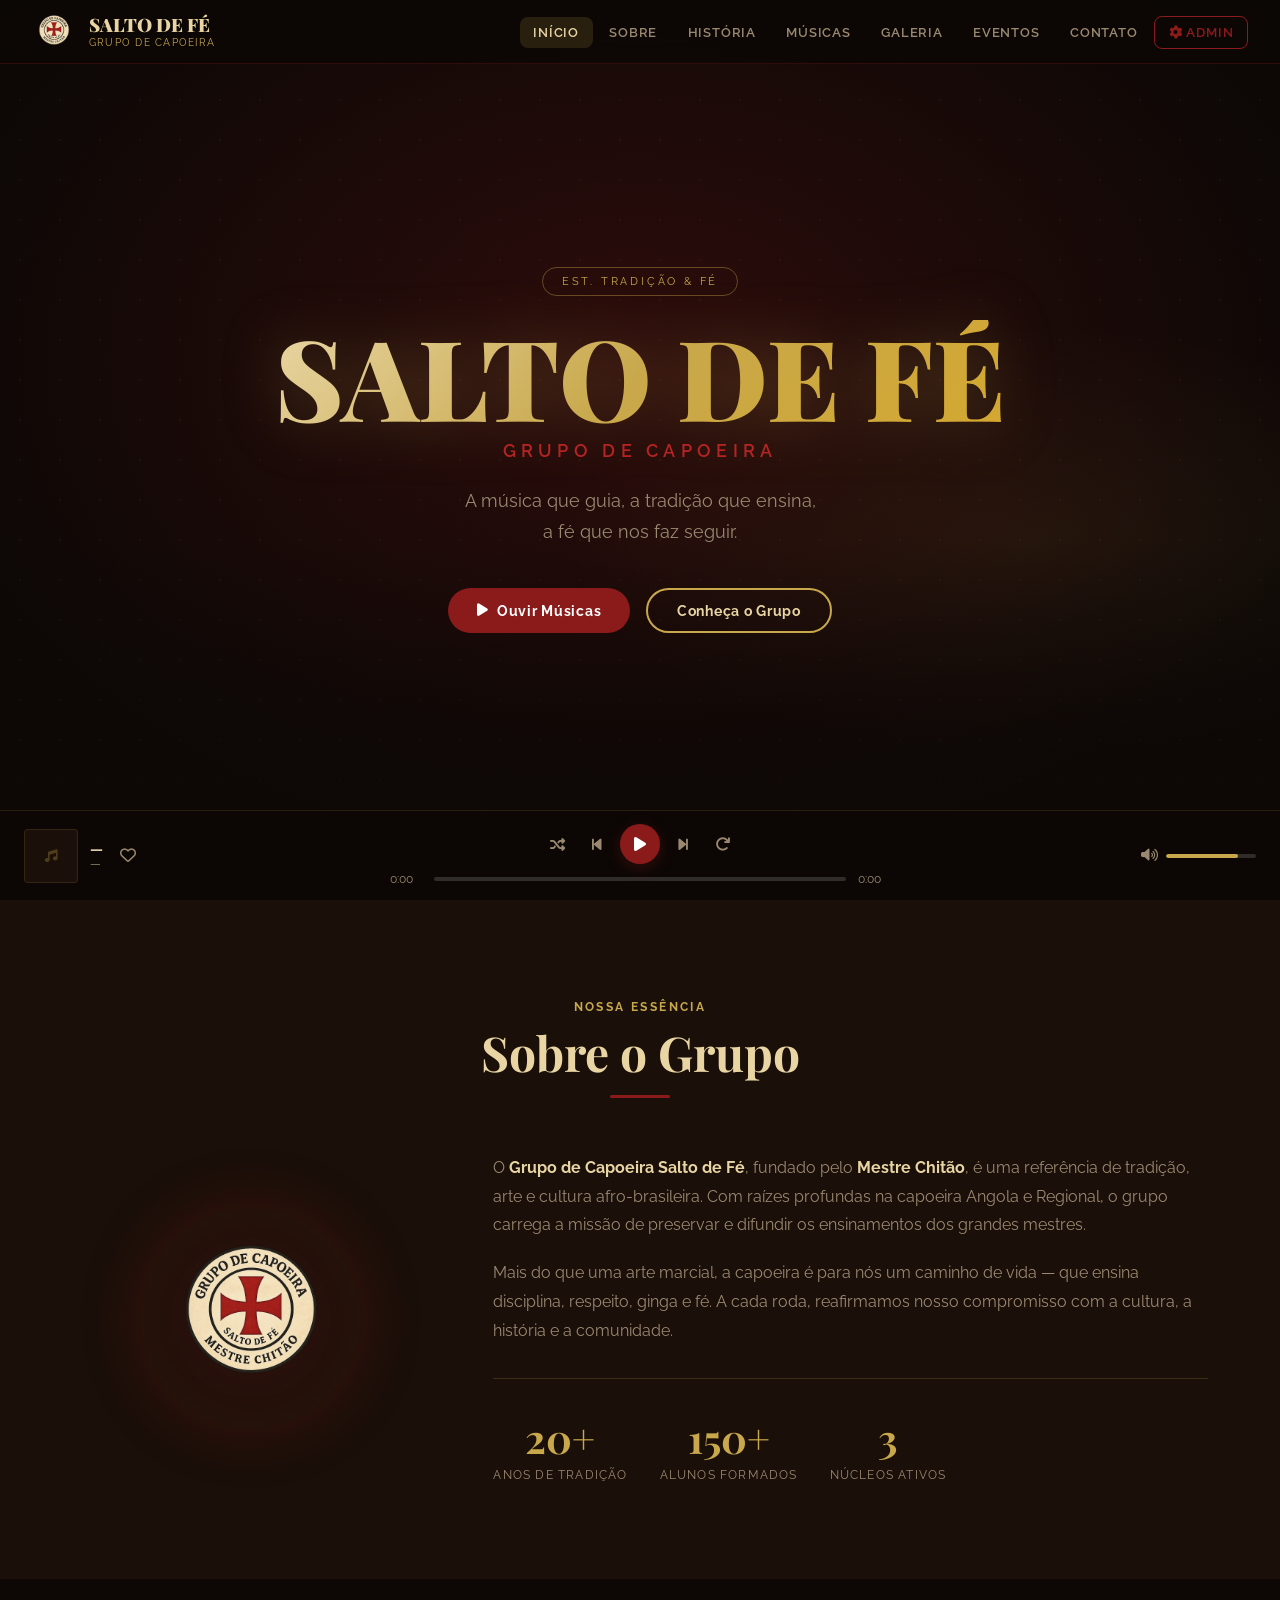
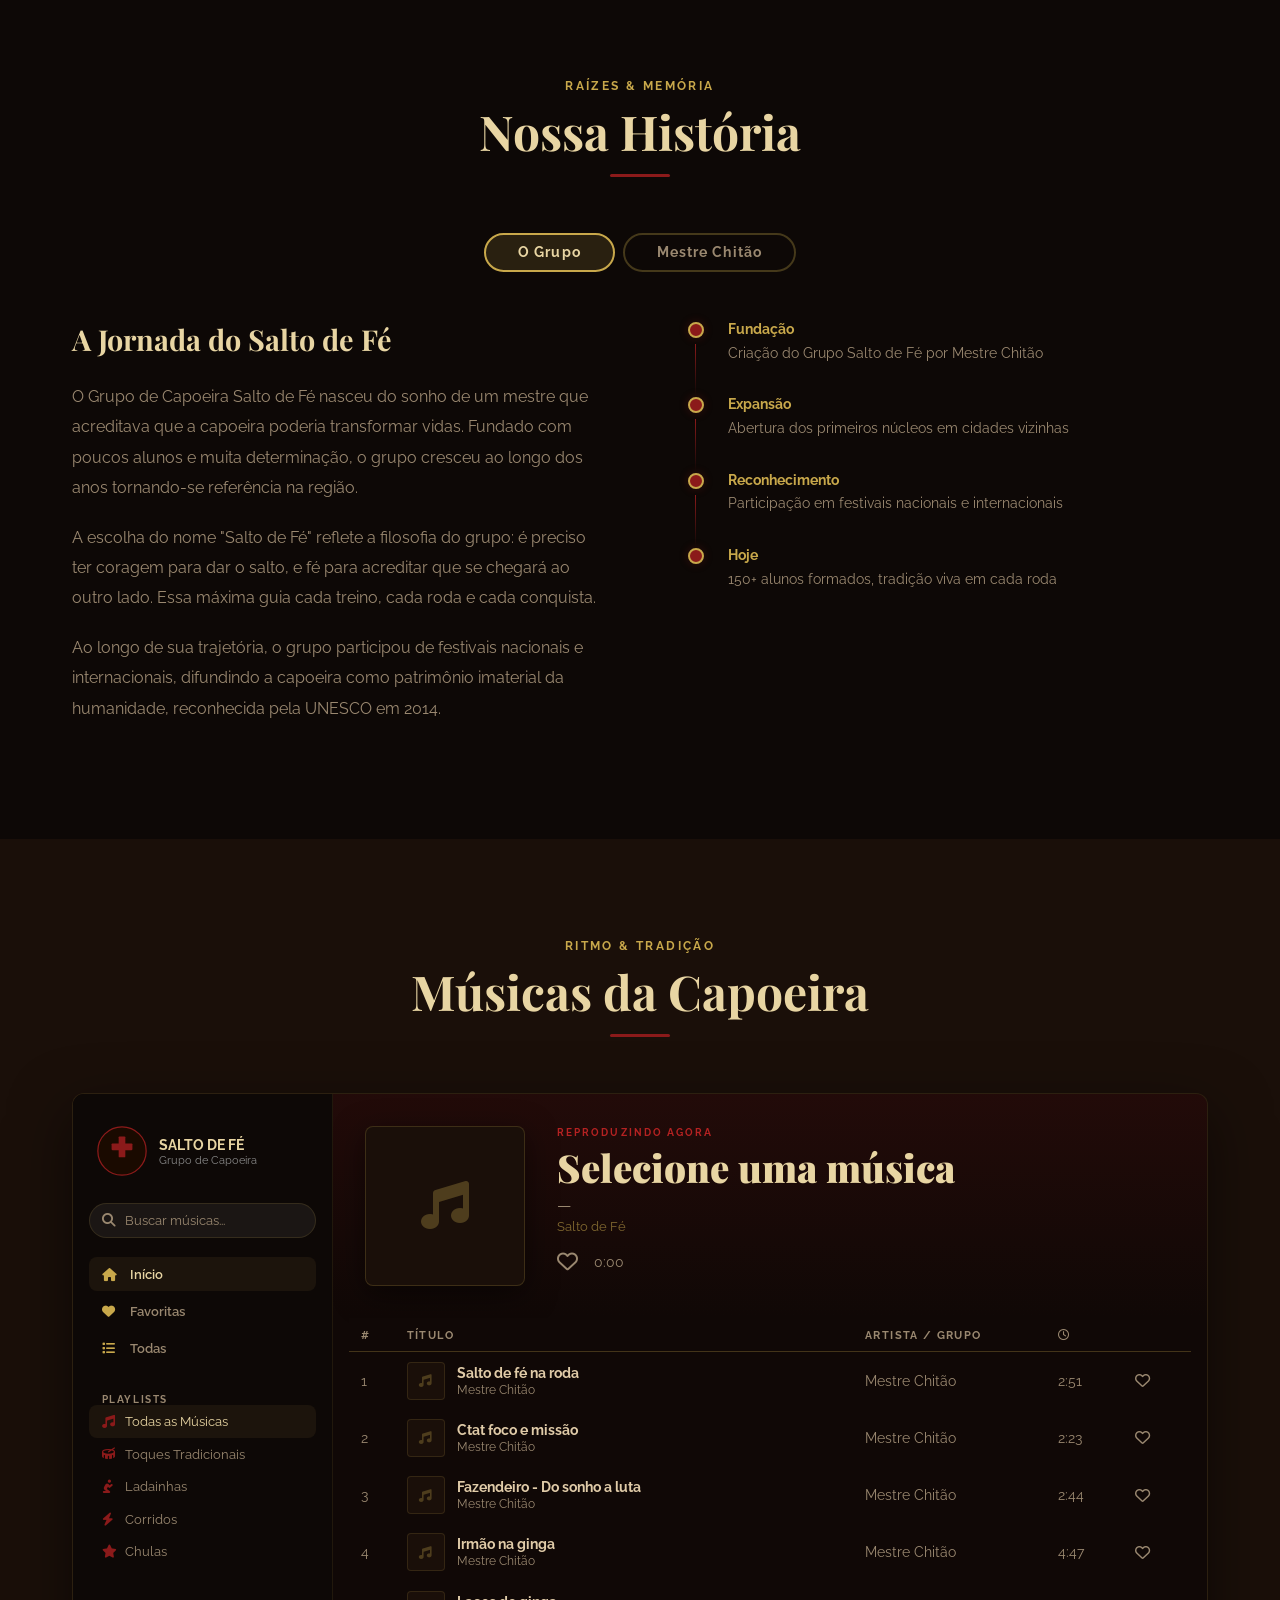
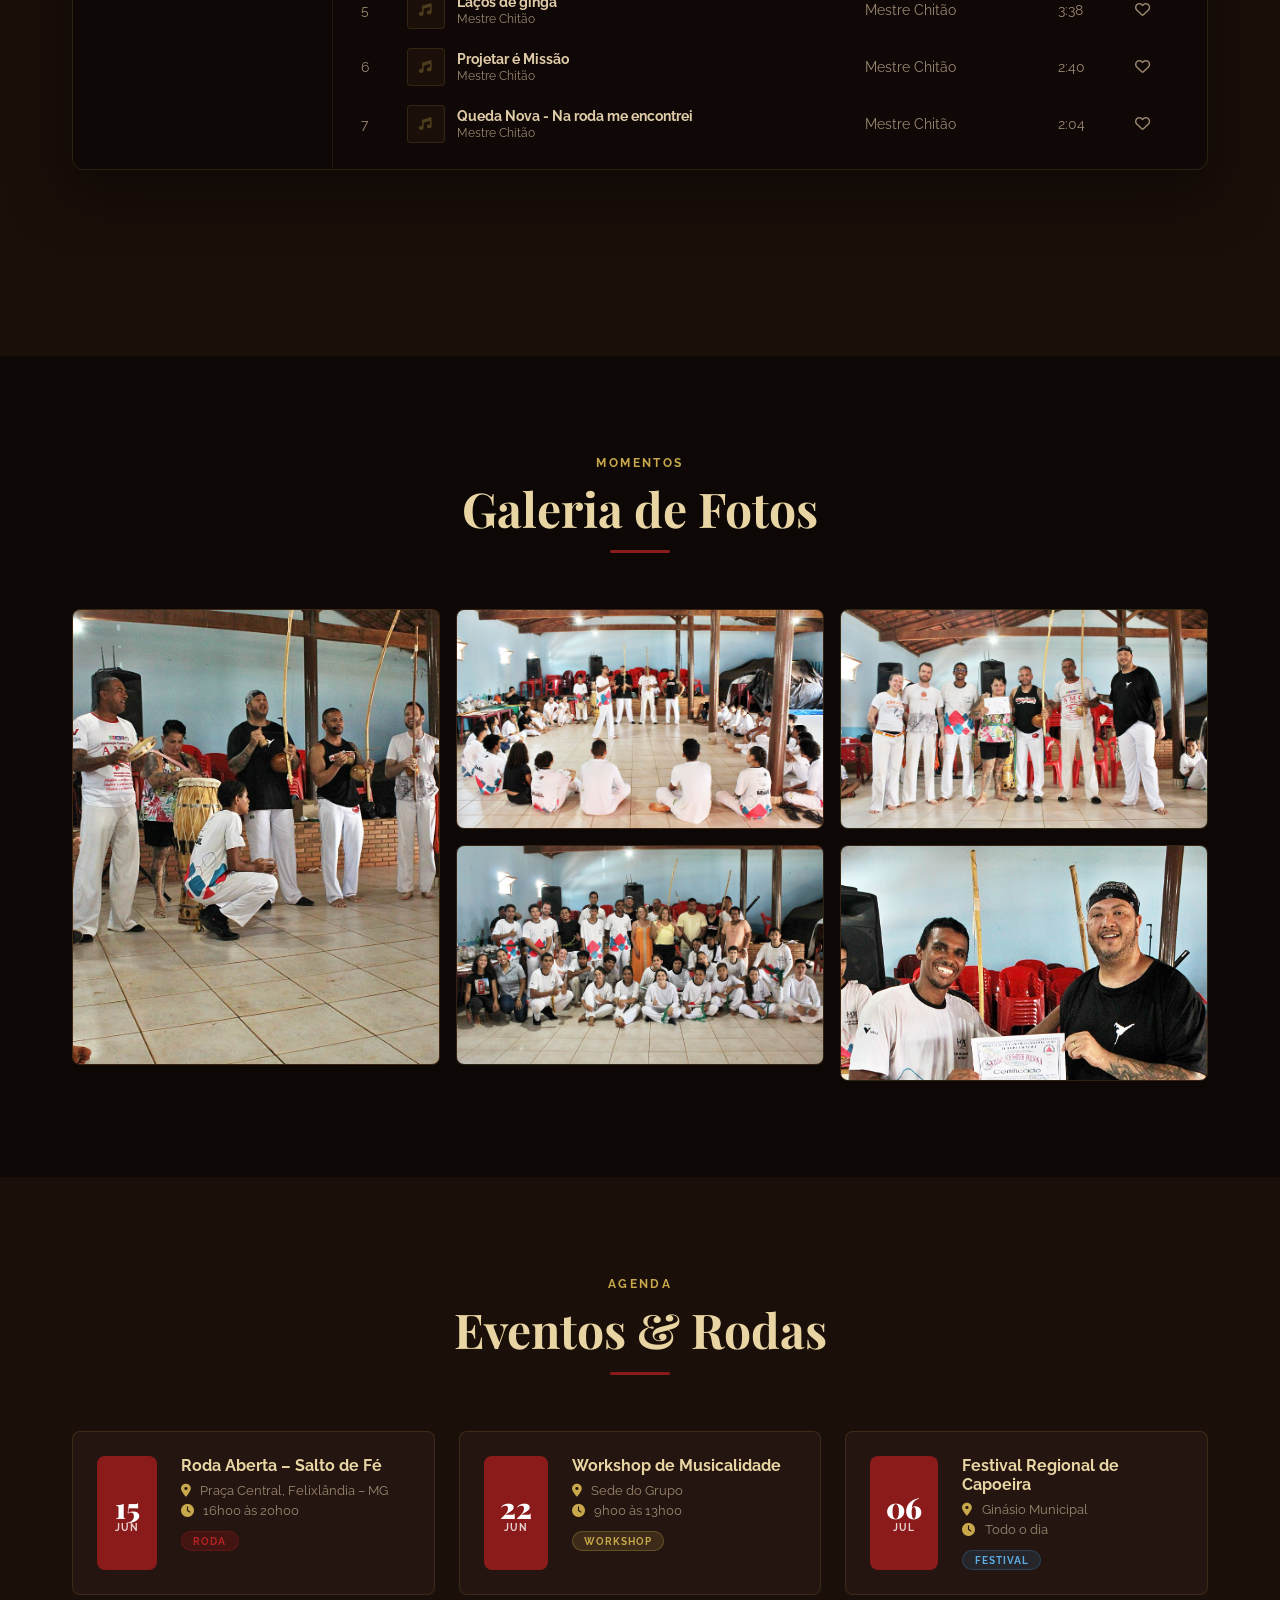
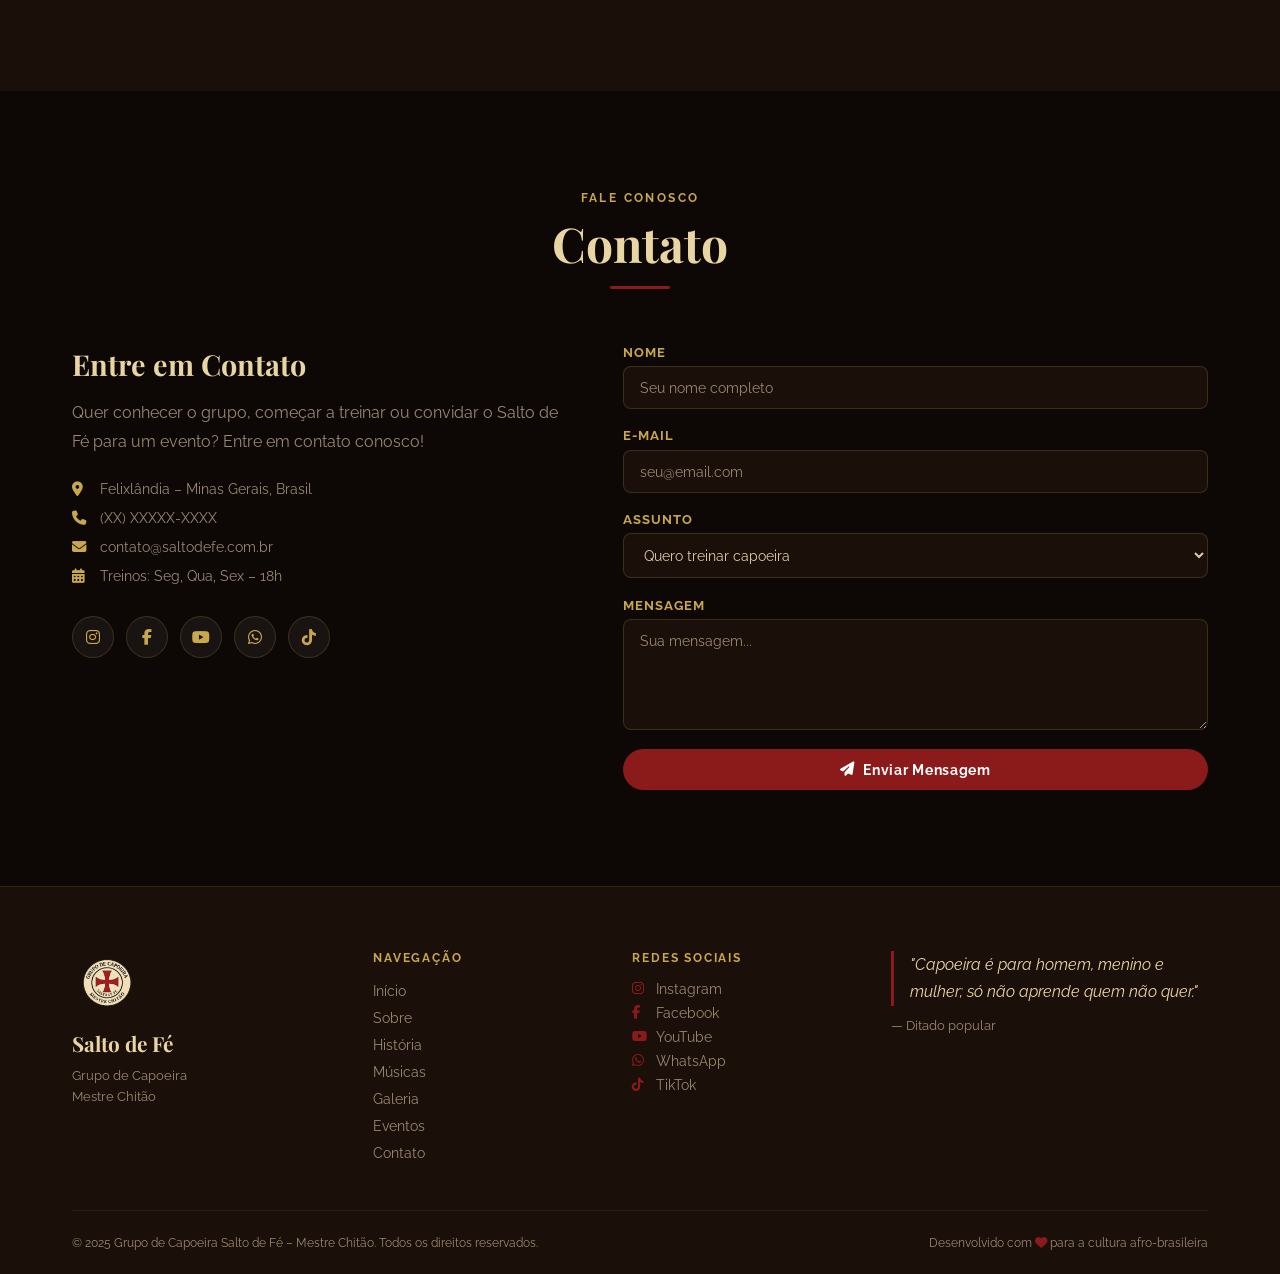
==== index.html @ b2bc9531 "Update index.html" ====
<!DOCTYPE html>
<html lang="pt-BR">
<head>
  <meta charset="UTF-8" />
  <meta name="viewport" content="width=device-width, initial-scale=1.0" />
  <title>Grupo de Capoeira Salto de Fé – Mestre Chitão</title>
  <link rel="stylesheet" href="css/style.css" />
  <link rel="preconnect" href="https://fonts.googleapis.com" />
  <link href="https://fonts.googleapis.com/css2?family=Playfair+Display:wght@700;900&family=Raleway:wght@300;400;600;700&family=UnifrakturMaguntia&display=swap" rel="stylesheet" />
  <link rel="stylesheet" href="https://cdnjs.cloudflare.com/ajax/libs/font-awesome/6.5.0/css/all.min.css" />
</head>
<body>

<!-- ========== NAVBAR ========== -->
<header id="navbar">
  <nav class="nav-container">
    <div class="nav-logo">
     <div class="logo-circle">
  <img src="imagens/logo.png" alt="Salto de Fé" class="logo-img">
      </div>
      <div class="logo-text">
        <span class="logo-title">SALTO DE FÉ</span>
        <span class="logo-sub">Grupo de Capoeira</span>
      </div>
    </div>

    <button class="hamburger" id="hamburger" aria-label="Menu">
      <span></span><span></span><span></span>
    </button>

    <ul class="nav-links" id="navLinks">
      <li><a href="#inicio" class="nav-link active">Início</a></li>
      <li><a href="#sobre" class="nav-link">Sobre</a></li>
      <li><a href="#historia" class="nav-link">História</a></li>
      <li><a href="#musicas" class="nav-link">Músicas</a></li>
      <li><a href="#galeria" class="nav-link">Galeria</a></li>
      <li><a href="#eventos" class="nav-link">Eventos</a></li>
      <li><a href="#contato" class="nav-link">Contato</a></li>
      <li><a href="admin.html" class="nav-link nav-admin"><i class="fas fa-cog"></i> Admin</a></li>
    </ul>
  </nav>
</header>

<!-- ========== HERO ========== -->
<section id="inicio" class="hero">
  <div class="hero-bg"></div>
  <div class="hero-overlay"></div>
  <div class="hero-content">
    <div class="hero-badge">Est. Tradição & Fé</div>
    <h1 class="hero-title">
      <span class="hero-title-main">SALTO DE FÉ</span>
      <span class="hero-title-sub">Grupo de Capoeira</span>
    </h1>
    <p class="hero-desc">A música que guia, a tradição que ensina,<br>a fé que nos faz seguir.</p>
    <div class="hero-actions">
      <a href="#musicas" class="btn btn-primary"><i class="fas fa-play"></i> Ouvir Músicas</a>
      <a href="#sobre" class="btn btn-outline">Conheça o Grupo</a>
    </div>
  </div>
  <div class="hero-scroll-hint">
    <span>Role para baixo</span>
    <i class="fas fa-chevron-down"></i>
  </div>
</section>
<!-- ========== SOBRE ========== -->
<section id="sobre" class="section sobre">
  <div class="container">
    <div class="section-header">
      <span class="section-tag">Nossa Essência</span>
      <h2 class="section-title">Sobre o Grupo</h2>
      <div class="title-ornament"></div>
    </div>
    <div class="sobre-grid">
      <div class="sobre-logo-wrap">
        <div class="sobre-logo-ring">
          <img src="imagens/logo.png" alt="Salto de Fé" class="sobre-logo-img">
        </div>
      </div>
      <div class="sobre-text">
        <p>O <strong>Grupo de Capoeira Salto de Fé</strong>, fundado pelo <strong>Mestre Chitão</strong>, é uma referência de tradição, arte e cultura afro-brasileira. Com raízes profundas na capoeira Angola e Regional, o grupo carrega a missão de preservar e difundir os ensinamentos dos grandes mestres.</p>
        <p>Mais do que uma arte marcial, a capoeira é para nós um caminho de vida — que ensina disciplina, respeito, ginga e fé. A cada roda, reafirmamos nosso compromisso com a cultura, a história e a comunidade.</p>
        <div class="sobre-stats">
          <div class="stat">
            <span class="stat-number">20+</span>
            <span class="stat-label">Anos de tradição</span>
          </div>
          <div class="stat">
            <span class="stat-number">150+</span>
            <span class="stat-label">Alunos formados</span>
          </div>
          <div class="stat">
            <span class="stat-number">3</span>
            <span class="stat-label">Núcleos ativos</span>
          </div>
        </div>
      </div>
    </div>
  </div>
</section>

<!-- ========== HISTÓRIA ========== -->
<section id="historia" class="section historia">
  <div class="container">
    <div class="section-header">
      <span class="section-tag">Raízes & Memória</span>
      <h2 class="section-title">Nossa História</h2>
      <div class="title-ornament"></div>
    </div>
    <div class="historia-tabs">
      <button class="tab-btn active" data-tab="grupo">O Grupo</button>
      <button class="tab-btn" data-tab="mestre">Mestre Chitão</button>
    </div>
    <div class="tab-content active" id="tab-grupo">
      <div class="historia-content">
        <div class="historia-text">
          <h3>A Jornada do Salto de Fé</h3>
          <p>O Grupo de Capoeira Salto de Fé nasceu do sonho de um mestre que acreditava que a capoeira poderia transformar vidas. Fundado com poucos alunos e muita determinação, o grupo cresceu ao longo dos anos tornando-se referência na região.</p>
          <p>A escolha do nome "Salto de Fé" reflete a filosofia do grupo: é preciso ter coragem para dar o salto, e fé para acreditar que se chegará ao outro lado. Essa máxima guia cada treino, cada roda e cada conquista.</p>
          <p>Ao longo de sua trajetória, o grupo participou de festivais nacionais e internacionais, difundindo a capoeira como patrimônio imaterial da humanidade, reconhecida pela UNESCO em 2014.</p>
        </div>
        <div class="historia-timeline">
          <div class="timeline-item">
            <div class="timeline-dot"></div>
            <div class="timeline-body">
              <span class="timeline-year">Fundação</span>
              <p>Criação do Grupo Salto de Fé por Mestre Chitão</p>
            </div>
          </div>
          <div class="timeline-item">
            <div class="timeline-dot"></div>
            <div class="timeline-body">
              <span class="timeline-year">Expansão</span>
              <p>Abertura dos primeiros núcleos em cidades vizinhas</p>
            </div>
          </div>
          <div class="timeline-item">
            <div class="timeline-dot"></div>
            <div class="timeline-body">
              <span class="timeline-year">Reconhecimento</span>
              <p>Participação em festivais nacionais e internacionais</p>
            </div>
          </div>
          <div class="timeline-item">
            <div class="timeline-dot"></div>
            <div class="timeline-body">
              <span class="timeline-year">Hoje</span>
              <p>150+ alunos formados, tradição viva em cada roda</p>
            </div>
          </div>
        </div>
      </div>
    </div>
    <div class="tab-content" id="tab-mestre">
      <div class="historia-content">
        <div class="historia-text">
          <h3>Mestre Chitão — O Guardião da Tradição</h3>
          <p>Mestre Chitão é um dos maiores nomes da capoeira na sua região. Iniciou sua jornada na capoeira ainda criança, aprendendo com mestres que carregavam a sabedoria dos grandes patriarcas da arte.</p>
          <p>Com décadas de dedicação, Mestre Chitão desenvolveu um estilo único que une a malícia da Angola à velocidade da Regional, sempre com a musicalidade como alma do jogo. Berimbau, atabaque e pandeiro são seus aliados na construção de rodas inesquecíveis.</p>
          <p>Além de capoeirista, é educador, músico e guardião de uma tradição que ele transmite com amor e rigor a cada um de seus alunos. Sua vida é prova viva de que a capoeira é um caminho de transformação.</p>
          <blockquote class="mestre-quote">
            "A capoeira não se aprende só com o corpo. Aprende-se com a alma, com o coração e com a fé."
            <cite>— Mestre Chitão</cite>
          </blockquote>
        </div>
      </div>
    </div>
  </div>
</section>

<!-- ========== PLAYER DE MÚSICAS ========== -->
<section id="musicas" class="section musicas-section">
  <div class="container">
    <div class="section-header">
      <span class="section-tag">Ritmo & Tradição</span>
      <h2 class="section-title">Músicas da Capoeira</h2>
      <div class="title-ornament"></div>
    </div>
    <div class="player-layout">

      <!-- SIDEBAR PLAYLISTS -->
      <div class="player-sidebar">
        <div class="sidebar-logo">
          <svg viewBox="0 0 120 120" xmlns="http://www.w3.org/2000/svg" width="50" height="50">
            <circle cx="60" cy="60" r="58" fill="#1a0a00" stroke="#8B1A1A" stroke-width="3"/>
            <rect x="52" y="25" width="16" height="50" fill="#8B1A1A" rx="2"/>
            <rect x="35" y="42" width="50" height="16" fill="#8B1A1A" rx="2"/>
          </svg>
          <div>
            <div style="font-weight:700;font-size:.9rem;color:#e8d5a3">SALTO DE FÉ</div>
            <div style="font-size:.7rem;color:#888">Grupo de Capoeira</div>
          </div>
        </div>

        <div class="sidebar-search">
          <i class="fas fa-search"></i>
          <input type="text" id="searchInput" placeholder="Buscar músicas..." />
        </div>

        <nav class="sidebar-nav">
          <a href="#" class="sidebar-link active"><i class="fas fa-home"></i> Início</a>
          <a href="#" class="sidebar-link"><i class="fas fa-heart"></i> Favoritas</a>
          <a href="#" class="sidebar-link"><i class="fas fa-list"></i> Todas</a>
        </nav>

        <div class="sidebar-playlists">
          <div class="sidebar-section-title">PLAYLISTS</div>
          <ul id="playlistMenu">
            <li class="pl-item active" data-playlist="all"><i class="fas fa-music"></i> Todas as Músicas</li>
            <li class="pl-item" data-playlist="toques"><i class="fas fa-drum"></i> Toques Tradicionais</li>
            <li class="pl-item" data-playlist="ladainhas"><i class="fas fa-pray"></i> Ladainhas</li>
            <li class="pl-item" data-playlist="corridos"><i class="fas fa-bolt"></i> Corridos</li>
            <li class="pl-item" data-playlist="chulas"><i class="fas fa-star"></i> Chulas</li>
          </ul>
        </div>
      </div>

      <!-- MAIN PLAYER AREA -->
      <div class="player-main">
        <!-- Now Playing Header -->
        <div class="now-playing-header">
          <div class="now-playing-cover" id="bigCover">
            <div class="cover-placeholder">
              <i class="fas fa-music"></i>
            </div>
          </div>
          <div class="now-playing-info">
            <div class="np-label">REPRODUZINDO AGORA</div>
            <div class="np-title" id="npTitle">Selecione uma música</div>
            <div class="np-artist" id="npArtist">—</div>
            <div class="np-playlist" id="npPlaylist">Salto de Fé</div>
            <div class="np-actions">
              <button class="np-fav-btn" id="npFavBtn" title="Favoritar"><i class="far fa-heart"></i></button>
              <span class="np-duration" id="npDuration">0:00</span>
            </div>
          </div>
        </div>

        <!-- Track List -->
        <div class="track-list-wrap">
          <table class="track-table">
            <thead>
              <tr>
                <th>#</th>
                <th colspan="2">TÍTULO</th>
                <th>ARTISTA / GRUPO</th>
                <th><i class="far fa-clock"></i></th>
                <th></th>
              </tr>
            </thead>
            <tbody id="trackListBody">
              <!-- Populated by JS -->
            </tbody>
          </table>
          <div class="no-tracks" id="noTracks" style="display:none">
            <i class="fas fa-music"></i>
            <p>Nenhuma música encontrada.<br>Adicione arquivos MP3 na pasta <code>/musicas/</code> e cadastre pelo painel admin.</p>
            <a href="admin.html" class="btn btn-primary" style="margin-top:1rem">Ir para o Admin</a>
          </div>
        </div>
      </div>
    </div>
  </div>

  <!-- BOTTOM PLAYER BAR -->
  <div class="player-bar" id="playerBar">
    <div class="player-bar-left">
      <div class="bar-cover" id="barCover">
        <div class="cover-placeholder-sm"><i class="fas fa-music"></i></div>
      </div>
      <div class="bar-info">
        <div class="bar-title" id="barTitle">—</div>
        <div class="bar-artist" id="barArtist">—</div>
      </div>
      <button class="bar-fav" id="barFavBtn"><i class="far fa-heart"></i></button>
    </div>

    <div class="player-bar-center">
      <div class="bar-controls">
        <button class="ctrl-btn" id="shuffleBtn" title="Aleatório"><i class="fas fa-random"></i></button>
        <button class="ctrl-btn" id="prevBtn" title="Anterior"><i class="fas fa-step-backward"></i></button>
        <button class="ctrl-btn play-pause-btn" id="playPauseBtn" title="Play/Pause">
          <i class="fas fa-play"></i>
        </button>
        <button class="ctrl-btn" id="nextBtn" title="Próxima"><i class="fas fa-step-forward"></i></button>
        <button class="ctrl-btn" id="repeatBtn" title="Repetir"><i class="fas fa-redo"></i></button>
      </div>
      <div class="bar-progress">
        <span class="time-current" id="timeCurrent">0:00</span>
        <div class="progress-bar-wrap" id="progressWrap">
          <div class="progress-bar-bg">
            <div class="progress-bar-fill" id="progressFill"></div>
          </div>
          <input type="range" class="progress-range" id="progressRange" min="0" max="100" value="0" step="0.1"/>
        </div>
        <span class="time-total" id="timeTotal">0:00</span>
      </div>
    </div>

    <div class="player-bar-right">
      <i class="fas fa-volume-up volume-icon"></i>
      <div class="volume-wrap">
        <div class="progress-bar-bg">
          <div class="progress-bar-fill volume-fill" id="volumeFill"></div>
        </div>
        <input type="range" class="progress-range volume-range" id="volumeRange" min="0" max="100" value="80" step="1"/>
      </div>
    </div>
  </div>
</section>

<!-- ========== GALERIA ========== -->
<section id="galeria" class="section galeria">
  <div class="container">
    <div class="section-header">
      <span class="section-tag">Momentos</span>
      <h2 class="section-title">Galeria de Fotos</h2>
      <div class="title-ornament"></div>
    </div>
    <div class="gallery-grid">
      <div class="gallery-item gi-large">
        <div class="gallery-placeholder gp1">
          <img src="imagens/roda-capoeira.jpg" alt="Roda de Capoeira" onerror="this.style.display='none'; this.nextElementSibling.style.display='flex'">
          <div class="gallery-fallback"><i class="fas fa-image"></i><span>Roda de Capoeira</span></div>
        </div>
      </div>
      <div class="gallery-item">
        <div class="gallery-placeholder gp2">
          <img src="imagens/treino.jpg" alt="Treino" onerror="this.style.display='none'; this.nextElementSibling.style.display='flex'">
          <div class="gallery-fallback"><i class="fas fa-image"></i><span>Treino</span></div>
        </div>
      </div>
      <div class="gallery-item">
        <div class="gallery-placeholder gp3">
          <img src="imagens/evento.jpg" alt="Evento" onerror="this.style.display='none'; this.nextElementSibling.style.display='flex'">
          <div class="gallery-fallback"><i class="fas fa-image"></i><span>Evento</span></div>
        </div>
      </div>
      <div class="gallery-item">
        <div class="gallery-placeholder gp4">
          <img src="imagens/festival.jpg" alt="Festival" onerror="this.style.display='none'; this.nextElementSibling.style.display='flex'">
          <div class="gallery-fallback"><i class="fas fa-image"></i><span>Festival</span></div>
        </div>
      </div>
      <div class="gallery-item gi-large">
        <div class="gallery-placeholder gp5">
          <img src="imagens/mestre-chitao.jpg" alt="Mestre Chitão" style="object-position: center top;" onerror="this.style.display='none'; this.nextElementSibling.style.display='flex'">
          <div class="gallery-fallback"><i class="fas fa-image"></i><span>Mestre Chitão</span></div>
        </div>
      </div>
    </div>
  </div>
</section>
<!-- ========== EVENTOS ========== -->
<section id="eventos" class="section eventos">
  <div class="container">
    <div class="section-header">
      <span class="section-tag">Agenda</span>
      <h2 class="section-title">Eventos & Rodas</h2>
      <div class="title-ornament"></div>
    </div>
    <div class="eventos-grid" id="eventosGrid">
      <!-- Sample events -->
      <div class="evento-card">
        <div class="evento-date">
          <span class="evento-day">15</span>
          <span class="evento-month">JUN</span>
        </div>
        <div class="evento-info">
          <h3>Roda Aberta – Salto de Fé</h3>
          <p><i class="fas fa-map-marker-alt"></i> Praça Central, Felixlândia – MG</p>
          <p><i class="fas fa-clock"></i> 16h00 às 20h00</p>
          <span class="evento-tag">Roda</span>
        </div>
      </div>
      <div class="evento-card">
        <div class="evento-date">
          <span class="evento-day">22</span>
          <span class="evento-month">JUN</span>
        </div>
        <div class="evento-info">
          <h3>Workshop de Musicalidade</h3>
          <p><i class="fas fa-map-marker-alt"></i> Sede do Grupo</p>
          <p><i class="fas fa-clock"></i> 9h00 às 13h00</p>
          <span class="evento-tag evento-tag-workshop">Workshop</span>
        </div>
      </div>
      <div class="evento-card">
        <div class="evento-date">
          <span class="evento-day">06</span>
          <span class="evento-month">JUL</span>
        </div>
        <div class="evento-info">
          <h3>Festival Regional de Capoeira</h3>
          <p><i class="fas fa-map-marker-alt"></i> Ginásio Municipal</p>
          <p><i class="fas fa-clock"></i> Todo o dia</p>
          <span class="evento-tag evento-tag-festival">Festival</span>
        </div>
      </div>
    </div>
  </div>
</section>

<!-- ========== CONTATO ========== -->
<section id="contato" class="section contato">
  <div class="container">
    <div class="section-header">
      <span class="section-tag">Fale Conosco</span>
      <h2 class="section-title">Contato</h2>
      <div class="title-ornament"></div>
    </div>
    <div class="contato-grid">
      <div class="contato-info">
        <h3>Entre em Contato</h3>
        <p>Quer conhecer o grupo, começar a treinar ou convidar o Salto de Fé para um evento? Entre em contato conosco!</p>
        <ul class="contato-list">
          <li><i class="fas fa-map-marker-alt"></i> Felixlândia – Minas Gerais, Brasil</li>
          <li><i class="fas fa-phone"></i> (XX) XXXXX-XXXX</li>
          <li><i class="fas fa-envelope"></i> contato@saltodefe.com.br</li>
          <li><i class="fas fa-calendar-alt"></i> Treinos: Seg, Qua, Sex – 18h</li>
        </ul>
        <div class="social-links">
          <a href="#" class="social-btn" title="Instagram"><i class="fab fa-instagram"></i></a>
          <a href="#" class="social-btn" title="Facebook"><i class="fab fa-facebook-f"></i></a>
          <a href="#" class="social-btn" title="YouTube"><i class="fab fa-youtube"></i></a>
          <a href="#" class="social-btn" title="WhatsApp"><i class="fab fa-whatsapp"></i></a>
          <a href="#" class="social-btn" title="TikTok"><i class="fab fa-tiktok"></i></a>
        </div>
      </div>
      <form class="contato-form" id="contatoForm">
        <div class="form-group">
          <label>Nome</label>
          <input type="text" placeholder="Seu nome completo" required />
        </div>
        <div class="form-group">
          <label>E-mail</label>
          <input type="email" placeholder="seu@email.com" required />
        </div>
        <div class="form-group">
          <label>Assunto</label>
          <select>
            <option>Quero treinar capoeira</option>
            <option>Convite para evento</option>
            <option>Parceria</option>
            <option>Outro</option>
          </select>
        </div>
        <div class="form-group">
          <label>Mensagem</label>
          <textarea rows="5" placeholder="Sua mensagem..." required></textarea>
        </div>
        <button type="submit" class="btn btn-primary btn-full">
          <i class="fas fa-paper-plane"></i> Enviar Mensagem
        </button>
      </form>
    </div>
  </div>
</section>

<!-- ========== FOOTER ========== -->
<footer class="footer">
  <div class="container">
    <div class="footer-grid">
      <div class="footer-brand">
        <img src="imagens/logo.png" alt="Salto de Fé" width="70" height="70" class="footer-logo-img">
        <h3>Salto de Fé</h3>
        <p>Grupo de Capoeira<br/>Mestre Chitão</p>
      </div>
      <div class="footer-links">
        <h4>Navegação</h4>
        <ul>
          <li><a href="#inicio">Início</a></li>
          <li><a href="#sobre">Sobre</a></li>
          <li><a href="#historia">História</a></li>
          <li><a href="#musicas">Músicas</a></li>
          <li><a href="#galeria">Galeria</a></li>
          <li><a href="#eventos">Eventos</a></li>
          <li><a href="#contato">Contato</a></li>
        </ul>
      </div>
      <div class="footer-social">
        <h4>Redes Sociais</h4>
        <div class="footer-social-links">
          <a href="#"><i class="fab fa-instagram"></i> Instagram</a>
          <a href="#"><i class="fab fa-facebook-f"></i> Facebook</a>
          <a href="#"><i class="fab fa-youtube"></i> YouTube</a>
          <a href="#"><i class="fab fa-whatsapp"></i> WhatsApp</a>
          <a href="#"><i class="fab fa-tiktok"></i> TikTok</a>
        </div>
      </div>
      <div class="footer-quote">
        <blockquote>
          "Capoeira é para homem, menino e mulher; só não aprende quem não quer."
        </blockquote>
        <cite>— Ditado popular</cite>
      </div>
    </div>
    <div class="footer-bottom">
      <p>&copy; 2025 Grupo de Capoeira Salto de Fé – Mestre Chitão. Todos os direitos reservados.</p>
      <p>Desenvolvido com <i class="fas fa-heart" style="color:#8B1A1A"></i> para a cultura afro-brasileira</p>
    </div>
  </div>
</footer>

<audio id="audioPlayer"></audio>
<script src="js/musicas.js"></script>
<script src="js/main.js"></script>
</body>
</html>
---- css/style.css ----
/* ============================================
   SALTO DE FÉ – GRUPO DE CAPOEIRA
   CSS Principal
   ============================================ */

:root {
  --preto: #0d0806;
  --preto-card: #1a0f09;
  --preto-light: #251510;
  --vermelho: #8B1A1A;
  --vermelho-light: #b52222;
  --vermelho-glow: rgba(139,26,26,0.3);
  --bege: #c8a84b;
  --bege-light: #e8d5a3;
  --bege-dim: rgba(200,168,75,0.15);
  --texto: #e0cba8;
  --texto-dim: #9a8870;
  --branco: #fff;
  --sidebar-w: 260px;
  --player-h: 90px;
  --radius: 8px;
  --transition: .25s ease;
}

*, *::before, *::after { box-sizing: border-box; margin: 0; padding: 0; }

html { scroll-behavior: smooth; scroll-padding-top: 70px; }

body {
  font-family: 'Raleway', sans-serif;
  background: var(--preto);
  color: var(--texto);
  overflow-x: hidden;
}

a { text-decoration: none; color: inherit; }
ul { list-style: none; }

img { max-width: 100%; }

/* ============ SCROLLBAR ============ */
::-webkit-scrollbar { width: 6px; }
::-webkit-scrollbar-track { background: var(--preto); }
::-webkit-scrollbar-thumb { background: var(--vermelho); border-radius: 3px; }

/* ============ BUTTONS ============ */
.btn {
  display: inline-flex;
  align-items: center;
  gap: .5rem;
  padding: .75rem 1.8rem;
  border-radius: 50px;
  font-family: 'Raleway', sans-serif;
  font-weight: 700;
  font-size: .9rem;
  letter-spacing: .05em;
  cursor: pointer;
  border: none;
  transition: all var(--transition);
}

.btn-primary {
  background: var(--vermelho);
  color: #fff;
}
.btn-primary:hover { background: var(--vermelho-light); transform: translateY(-2px); box-shadow: 0 8px 20px var(--vermelho-glow); }

.btn-outline {
  background: transparent;
  color: var(--bege-light);
  border: 2px solid var(--bege);
}
.btn-outline:hover { background: var(--bege-dim); transform: translateY(-2px); }

.btn-full { width: 100%; justify-content: center; }

/* ============ CONTAINER ============ */
.container { max-width: 1200px; margin: 0 auto; padding: 0 2rem; }

/* ============ SECTION ============ */
.section { padding: 6rem 0; }

.section-header { text-align: center; margin-bottom: 3.5rem; }

.section-tag {
  display: inline-block;
  font-size: .75rem;
  font-weight: 700;
  letter-spacing: .2em;
  text-transform: uppercase;
  color: var(--bege);
  margin-bottom: .75rem;
}

.section-title {
  font-family: 'Playfair Display', serif;
  font-size: clamp(2rem, 4vw, 3rem);
  color: var(--bege-light);
  line-height: 1.1;
}

.title-ornament {
  width: 60px;
  height: 3px;
  background: var(--vermelho);
  margin: 1rem auto 0;
  border-radius: 2px;
}

/* ============ NAVBAR ============ */
#navbar {
  position: fixed;
  top: 0; left: 0; right: 0;
  z-index: 1000;
  background: rgba(13,8,6,.92);
  backdrop-filter: blur(10px);
  border-bottom: 1px solid rgba(139,26,26,.3);
  transition: all var(--transition);
}

.nav-container {
  display: flex;
  align-items: center;
  justify-content: space-between;
  padding: .6rem 2rem;
  max-width: 1400px;
  margin: 0 auto;
}

.nav-logo { display: flex; align-items: center; gap: .8rem; }

.logo-circle { width: 44px; height: 44px; }
.logo-svg { width: 100%; height: 100%; }
.logo-img {
  width: 100%;
  height: 100%;
  object-fit: contain;
}

.sobre-logo-svg,
.sobre-logo-img {
  width: 100%;
  height: 100%;
  object-fit: contain;
}

.footer-logo-img {
  object-fit: contain;
}

.logo-text { display: flex; flex-direction: column; line-height: 1.2; }
.logo-title { font-family: 'Playfair Display', serif; font-size: 1.15rem; color: var(--bege-light); font-weight: 900; }
.logo-sub { font-size: .65rem; letter-spacing: .12em; text-transform: uppercase; color: var(--bege); }

.nav-links { display: flex; align-items: center; gap: .2rem; }

.nav-link {
  padding: .5rem .85rem;
  font-size: .82rem;
  font-weight: 600;
  letter-spacing: .06em;
  text-transform: uppercase;
  color: var(--texto-dim);
  border-radius: var(--radius);
  transition: all var(--transition);
}
.nav-link:hover, .nav-link.active { color: var(--bege-light); background: var(--bege-dim); }
.nav-admin { color: var(--vermelho) !important; border: 1px solid var(--vermelho); }
.nav-admin:hover { background: var(--vermelho-glow) !important; }

.hamburger { display: none; flex-direction: column; gap: 5px; background: none; border: none; cursor: pointer; padding: .4rem; }
.hamburger span { width: 24px; height: 2px; background: var(--bege); border-radius: 2px; transition: all var(--transition); }

/* ============ HERO ============ */
.hero {
  position: relative;
  min-height: 100vh;
  display: flex;
  align-items: center;
  justify-content: center;
  overflow: hidden;
}

.hero-bg {
  position: absolute; inset: 0;
  background:
    radial-gradient(ellipse 80% 80% at 50% 40%, rgba(139,26,26,.25) 0%, transparent 70%),
    radial-gradient(ellipse 60% 40% at 80% 60%, rgba(200,168,75,.08) 0%, transparent 60%);
  background-color: var(--preto);
}

.hero-bg::after {
  content: '';
  position: absolute; inset: 0;
  background-image:
    radial-gradient(circle, rgba(200,168,75,.06) 1px, transparent 1px);
  background-size: 40px 40px;
}

.hero-overlay {
  position: absolute; inset: 0;
  background: linear-gradient(to bottom, transparent 60%, var(--preto) 100%);
}

.hero-content {
  position: relative;
  z-index: 2;
  text-align: center;
  padding: 2rem;
  max-width: 800px;
}

.hero-badge {
  display: inline-block;
  font-size: .7rem;
  letter-spacing: .25em;
  text-transform: uppercase;
  color: var(--bege);
  border: 1px solid rgba(200,168,75,.4);
  padding: .4rem 1.2rem;
  border-radius: 50px;
  margin-bottom: 1.5rem;
}

.hero-title {
  display: flex;
  flex-direction: column;
  margin-bottom: 1.5rem;
}

.hero-title-main {
  font-family: 'Playfair Display', serif;
  font-size: clamp(3.5rem, 10vw, 7rem);
  font-weight: 900;
  line-height: 1;
  background: linear-gradient(135deg, var(--bege-light) 0%, var(--bege) 50%, #d4a830 100%);
  -webkit-background-clip: text;
  -webkit-text-fill-color: transparent;
  background-clip: text;
  text-shadow: none;
  filter: drop-shadow(0 0 30px rgba(200,168,75,.3));
}

.hero-title-sub {
  font-size: clamp(.8rem, 2vw, 1.1rem);
  letter-spacing: .3em;
  text-transform: uppercase;
  color: var(--vermelho-light);
  font-weight: 600;
  margin-top: .5rem;
}

.hero-desc {
  font-size: 1.1rem;
  color: var(--texto-dim);
  line-height: 1.8;
  margin-bottom: 2.5rem;
}

.hero-actions { display: flex; gap: 1rem; justify-content: center; flex-wrap: wrap; }

.hero-scroll-hint {
  position: absolute;
  bottom: 2rem;
  left: 50%;
  transform: translateX(-50%);
  display: flex;
  flex-direction: column;
  align-items: center;
  gap: .4rem;
  color: var(--texto-dim);
  font-size: .75rem;
  letter-spacing: .1em;
  animation: bounce 2s infinite;
}
@keyframes bounce { 0%,100% { transform: translateX(-50%) translateY(0); } 50% { transform: translateX(-50%) translateY(-8px); } }

/* ============ SOBRE ============ */
.sobre { background: var(--preto-card); }

.sobre-grid {
  display: grid;
  grid-template-columns: 1fr 2fr;
  gap: 4rem;
  align-items: center;
}

.sobre-logo-wrap { display: flex; justify-content: center; }

.sobre-logo-ring {
  width: 220px;
  height: 220px;
  border-radius: 50%;
  padding: 1rem;
  background: radial-gradient(circle, rgba(139,26,26,.2), transparent);
  box-shadow: 0 0 60px rgba(139,26,26,.3), inset 0 0 40px rgba(200,168,75,.05);
  animation: glow-pulse 3s ease-in-out infinite;
}
@keyframes glow-pulse {
  0%,100% { box-shadow: 0 0 60px rgba(139,26,26,.3), inset 0 0 40px rgba(200,168,75,.05); }
  50% { box-shadow: 0 0 80px rgba(139,26,26,.5), inset 0 0 50px rgba(200,168,75,.1); }
}

.sobre-logo-svg { width: 100%; height: 100%; }

.sobre-text p { margin-bottom: 1.2rem; line-height: 1.8; color: var(--texto-dim); }
.sobre-text strong { color: var(--bege-light); }

.sobre-stats {
  display: flex;
  gap: 2rem;
  margin-top: 2rem;
  padding-top: 2rem;
  border-top: 1px solid rgba(200,168,75,.2);
}

.stat { text-align: center; }
.stat-number { display: block; font-family: 'Playfair Display', serif; font-size: 2.5rem; color: var(--bege); font-weight: 700; }
.stat-label { font-size: .75rem; text-transform: uppercase; letter-spacing: .1em; color: var(--texto-dim); }

/* ============ HISTÓRIA ============ */
.historia { background: var(--preto); }

.historia-tabs {
  display: flex;
  gap: .5rem;
  justify-content: center;
  margin-bottom: 3rem;
}

.tab-btn {
  padding: .6rem 2rem;
  background: transparent;
  border: 2px solid rgba(200,168,75,.3);
  color: var(--texto-dim);
  border-radius: 50px;
  font-family: 'Raleway', sans-serif;
  font-weight: 700;
  font-size: .85rem;
  letter-spacing: .08em;
  cursor: pointer;
  transition: all var(--transition);
}
.tab-btn.active, .tab-btn:hover { border-color: var(--bege); color: var(--bege-light); background: var(--bege-dim); }

.tab-content { display: none; }
.tab-content.active { display: block; }

.historia-content {
  display: grid;
  grid-template-columns: 1fr 1fr;
  gap: 4rem;
  align-items: start;
}

.historia-text h3 { font-family: 'Playfair Display', serif; font-size: 1.8rem; color: var(--bege-light); margin-bottom: 1.5rem; }
.historia-text p { line-height: 1.9; color: var(--texto-dim); margin-bottom: 1.2rem; }

.mestre-quote {
  border-left: 3px solid var(--vermelho);
  padding-left: 1.5rem;
  margin-top: 2rem;
  font-style: italic;
  color: var(--bege-light);
  font-size: 1.05rem;
  line-height: 1.7;
}
.mestre-quote cite { display: block; margin-top: .8rem; font-style: normal; font-size: .85rem; color: var(--bege); }

.historia-timeline { padding-left: 1rem; }

.timeline-item {
  display: flex;
  gap: 1.5rem;
  margin-bottom: 2rem;
  position: relative;
}
.timeline-item::before {
  content: '';
  position: absolute;
  left: 7px; top: 24px;
  width: 1px;
  bottom: -2rem;
  background: linear-gradient(to bottom, var(--vermelho), transparent);
}
.timeline-item:last-child::before { display: none; }

.timeline-dot {
  width: 16px; height: 16px;
  border-radius: 50%;
  background: var(--vermelho);
  border: 2px solid var(--bege);
  flex-shrink: 0;
  margin-top: 2px;
  box-shadow: 0 0 10px var(--vermelho-glow);
}

.timeline-year { display: block; font-weight: 700; color: var(--bege); margin-bottom: .3rem; font-size: .9rem; }
.timeline-body p { color: var(--texto-dim); font-size: .9rem; line-height: 1.5; }

/* ============ PLAYER MÚSICAS ============ */
.musicas-section {
  background: var(--preto-card);
  padding-bottom: calc(6rem + var(--player-h));
}

.player-layout {
  display: grid;
  grid-template-columns: var(--sidebar-w) 1fr;
  gap: 0;
  background: #100806;
  border-radius: 12px;
  overflow: hidden;
  min-height: 600px;
  border: 1px solid rgba(200,168,75,.15);
  box-shadow: 0 20px 60px rgba(0,0,0,.5);
}

/* SIDEBAR */
.player-sidebar {
  background: #0d0806;
  padding: 1.5rem 1rem;
  display: flex;
  flex-direction: column;
  gap: 1.2rem;
  border-right: 1px solid rgba(200,168,75,.1);
}

.sidebar-logo { display: flex; align-items: center; gap: .75rem; padding: .5rem; }

.sidebar-search {
  position: relative;
  display: flex;
  align-items: center;
}
.sidebar-search i { position: absolute; left: .8rem; color: var(--texto-dim); font-size: .85rem; }
.sidebar-search input {
  width: 100%;
  background: rgba(255,255,255,.06);
  border: 1px solid rgba(200,168,75,.15);
  border-radius: 50px;
  padding: .55rem .8rem .55rem 2.2rem;
  color: var(--texto);
  font-size: .8rem;
  font-family: 'Raleway', sans-serif;
  outline: none;
  transition: border-color var(--transition);
}
.sidebar-search input:focus { border-color: var(--bege); }
.sidebar-search input::placeholder { color: var(--texto-dim); }

.sidebar-nav { display: flex; flex-direction: column; gap: .2rem; }
.sidebar-link {
  display: flex;
  align-items: center;
  gap: .75rem;
  padding: .6rem .8rem;
  border-radius: var(--radius);
  color: var(--texto-dim);
  font-size: .82rem;
  font-weight: 600;
  transition: all var(--transition);
}
.sidebar-link:hover, .sidebar-link.active { color: var(--bege-light); background: rgba(200,168,75,.08); }
.sidebar-link i { width: 16px; color: var(--bege); }

.sidebar-section-title { font-size: .65rem; letter-spacing: .15em; color: var(--texto-dim); font-weight: 700; padding: .5rem .8rem 0; }

.sidebar-playlists { flex: 1; overflow-y: auto; }
.pl-item {
  display: flex;
  align-items: center;
  gap: .6rem;
  padding: .55rem .8rem;
  border-radius: var(--radius);
  cursor: pointer;
  font-size: .82rem;
  color: var(--texto-dim);
  transition: all var(--transition);
}
.pl-item:hover, .pl-item.active { color: var(--bege-light); background: rgba(200,168,75,.08); }
.pl-item i { width: 14px; color: var(--vermelho); }

/* MAIN PLAYER */
.player-main { display: flex; flex-direction: column; overflow: hidden; }

.now-playing-header {
  display: flex;
  gap: 2rem;
  padding: 2rem;
  background: linear-gradient(to bottom, rgba(139,26,26,.15), transparent);
  align-items: flex-start;
}

.now-playing-cover {
  width: 160px;
  height: 160px;
  border-radius: 8px;
  flex-shrink: 0;
  background: #1a0f09;
  border: 1px solid rgba(200,168,75,.2);
  overflow: hidden;
  display: flex;
  align-items: center;
  justify-content: center;
  box-shadow: 0 8px 30px rgba(0,0,0,.5);
}
.now-playing-cover img { width: 100%; height: 100%; object-fit: cover; }
.cover-placeholder { color: rgba(200,168,75,.3); font-size: 3rem; }

.now-playing-info { flex: 1; min-width: 0; }
.np-label { font-size: .65rem; letter-spacing: .2em; text-transform: uppercase; color: var(--vermelho-light); font-weight: 700; margin-bottom: .5rem; }
.np-title { font-family: 'Playfair Display', serif; font-size: clamp(1.5rem, 3vw, 2.5rem); color: var(--bege-light); font-weight: 900; line-height: 1.1; margin-bottom: .5rem; white-space: nowrap; overflow: hidden; text-overflow: ellipsis; }
.np-artist { font-size: 1rem; color: var(--texto-dim); margin-bottom: .25rem; }
.np-playlist { font-size: .8rem; color: rgba(200,168,75,.6); }
.np-actions { display: flex; align-items: center; gap: 1rem; margin-top: 1rem; }
.np-fav-btn { background: none; border: none; color: var(--texto-dim); cursor: pointer; font-size: 1.3rem; transition: all var(--transition); }
.np-fav-btn:hover, .np-fav-btn.active { color: #e74c3c; }
.np-duration { font-size: .85rem; color: var(--texto-dim); }

/* Track Table */
.track-list-wrap { flex: 1; overflow-y: auto; padding: 0 1rem 1rem; }

.track-table { width: 100%; border-collapse: collapse; }
.track-table thead th {
  padding: .6rem .75rem;
  text-align: left;
  font-size: .7rem;
  letter-spacing: .12em;
  text-transform: uppercase;
  color: var(--texto-dim);
  border-bottom: 1px solid rgba(200,168,75,.15);
  font-weight: 700;
  position: sticky; top: 0;
  background: #100806;
  z-index: 2;
}

.track-row {
  cursor: pointer;
  border-radius: var(--radius);
  transition: background var(--transition);
}
.track-row:hover { background: rgba(255,255,255,.05); }
.track-row.playing { background: rgba(139,26,26,.2); }

.track-row td {
  padding: .6rem .75rem;
  vertical-align: middle;
  color: var(--texto-dim);
  font-size: .88rem;
}
.track-row.playing td { color: var(--bege-light); }

.track-num { color: var(--texto-dim); font-size: .85rem; width: 30px; }
.track-row.playing .track-num { color: var(--vermelho-light); }

.track-cover-thumb {
  width: 38px;
  height: 38px;
  border-radius: 4px;
  background: #1a0f09;
  border: 1px solid rgba(200,168,75,.15);
  overflow: hidden;
  display: flex;
  align-items: center;
  justify-content: center;
}
.track-cover-thumb img { width: 100%; height: 100%; object-fit: cover; }
.cover-placeholder-sm { color: rgba(200,168,75,.3); font-size: .8rem; }

.track-title-col { display: flex; align-items: center; gap: .75rem; }
.track-title-text strong { display: block; color: var(--texto); font-size: .88rem; }
.track-title-text span { font-size: .75rem; color: var(--texto-dim); }

.fav-btn { background: none; border: none; color: var(--texto-dim); cursor: pointer; font-size: .95rem; transition: all var(--transition); padding: .2rem .5rem; }
.fav-btn:hover, .fav-btn.active { color: #e74c3c; }

.no-tracks { text-align: center; padding: 4rem 2rem; color: var(--texto-dim); }
.no-tracks i { font-size: 3rem; margin-bottom: 1rem; color: rgba(200,168,75,.2); }

/* ============ PLAYER BAR ============ */
.player-bar {
  position: fixed;
  bottom: 0; left: 0; right: 0;
  height: var(--player-h);
  background: rgba(13,8,6,.97);
  backdrop-filter: blur(20px);
  border-top: 1px solid rgba(200,168,75,.15);
  display: flex;
  align-items: center;
  justify-content: space-between;
  padding: 0 1.5rem;
  z-index: 999;
  gap: 1rem;
}

.player-bar-left {
  display: flex;
  align-items: center;
  gap: .75rem;
  flex: 1;
  min-width: 0;
}

.bar-cover {
  width: 54px; height: 54px;
  border-radius: 4px;
  background: #1a0f09;
  border: 1px solid rgba(200,168,75,.15);
  overflow: hidden;
  display: flex; align-items: center; justify-content: center;
  flex-shrink: 0;
}
.bar-cover img { width: 100%; height: 100%; object-fit: cover; }

.bar-info { min-width: 0; }
.bar-title { font-weight: 700; font-size: .88rem; color: var(--texto); white-space: nowrap; overflow: hidden; text-overflow: ellipsis; max-width: 150px; }
.bar-artist { font-size: .75rem; color: var(--texto-dim); }
.bar-fav { background: none; border: none; color: var(--texto-dim); cursor: pointer; font-size: 1rem; padding: .3rem; transition: all var(--transition); }
.bar-fav:hover, .bar-fav.active { color: #e74c3c; }

.player-bar-center {
  display: flex;
  flex-direction: column;
  align-items: center;
  gap: .4rem;
  flex: 2;
  max-width: 500px;
}

.bar-controls { display: flex; align-items: center; gap: .5rem; }

.ctrl-btn {
  background: none;
  border: none;
  color: var(--texto-dim);
  cursor: pointer;
  font-size: .95rem;
  padding: .4rem .6rem;
  border-radius: 50%;
  transition: all var(--transition);
}
.ctrl-btn:hover { color: var(--bege-light); background: rgba(255,255,255,.06); }
.ctrl-btn.active { color: var(--vermelho-light); }

.play-pause-btn {
  width: 40px; height: 40px;
  background: var(--vermelho) !important;
  color: #fff !important;
  border-radius: 50% !important;
  display: flex; align-items: center; justify-content: center;
  font-size: 1rem;
  box-shadow: 0 4px 15px var(--vermelho-glow);
}
.play-pause-btn:hover { background: var(--vermelho-light) !important; transform: scale(1.05); }

.bar-progress {
  display: flex;
  align-items: center;
  gap: .75rem;
  width: 100%;
}

.time-current, .time-total { font-size: .72rem; color: var(--texto-dim); white-space: nowrap; min-width: 32px; }

.progress-bar-wrap {
  position: relative;
  flex: 1;
  height: 16px;
  display: flex;
  align-items: center;
  cursor: pointer;
}

.progress-bar-bg {
  width: 100%;
  height: 4px;
  background: rgba(255,255,255,.15);
  border-radius: 2px;
  overflow: hidden;
  position: relative;
}

.progress-bar-fill {
  height: 100%;
  background: var(--vermelho-light);
  border-radius: 2px;
  width: 0%;
  transition: width .1s linear;
}

.progress-range {
  position: absolute;
  width: 100%;
  height: 100%;
  opacity: 0;
  cursor: pointer;
  margin: 0;
}

.player-bar-right {
  display: flex;
  align-items: center;
  gap: .5rem;
  flex: 1;
  justify-content: flex-end;
}
.volume-icon { color: var(--texto-dim); font-size: .85rem; }
.volume-wrap {
  position: relative;
  width: 90px;
  height: 16px;
  display: flex;
  align-items: center;
}
.volume-fill { background: var(--bege); width: 80%; }
.volume-range { position: absolute; width: 100%; height: 100%; opacity: 0; cursor: pointer; }

/* ============ GALERIA ============ */
.galeria { background: var(--preto); }

.gallery-grid {
  display: grid;
  grid-template-columns: repeat(3, 1fr);
  grid-template-rows: 220px 220px;
  gap: 1rem;
}

.gallery-item.gi-large { grid-row: span 2; }

.gallery-placeholder {
  width: 100%;
  height: 100%;
  position: relative;
  overflow: hidden;
  border-radius: var(--radius);
  border: 1px solid rgba(200,168,75,.15);
  color: rgba(200,168,75,.3);
  font-size: .85rem;
  transition: all var(--transition);
  cursor: pointer;
}
.gallery-placeholder:hover { border-color: var(--bege); color: var(--bege); }

.gallery-placeholder img {
  position: absolute;
  inset: 0;
  width: 100%;
  height: 100%;
  object-fit: cover;
  display: block;
  transition: transform var(--transition);
}

.gallery-item:hover .gallery-placeholder img {
  transform: scale(1.05);
}

.gallery-fallback {
  display: none;
  position: absolute;
  inset: 0;
  flex-direction: column;
  align-items: center;
  justify-content: center;
  gap: .75rem;
}
.gallery-fallback i { font-size: 2rem; }

.gp1 { background: linear-gradient(135deg, #1a0a00, #2a1208); }
.gp2 { background: linear-gradient(135deg, #180808, #200d0d); }
.gp3 { background: linear-gradient(135deg, #0f0f0a, #1a1508); }
.gp4 { background: linear-gradient(135deg, #0f0a0a, #1e0a0a); }
.gp5 { background: linear-gradient(135deg, #120c08, #220e0a); }

.gallery-note { text-align: center; margin-top: 1.5rem; font-size: .8rem; color: var(--texto-dim); }
.gallery-note code { background: rgba(200,168,75,.1); padding: .1rem .4rem; border-radius: 3px; color: var(--bege); }
/* ============ EVENTOS ============ */
.eventos { background: var(--preto-card); }

.eventos-grid {
  display: grid;
  grid-template-columns: repeat(auto-fit, minmax(300px, 1fr));
  gap: 1.5rem;
}

.evento-card {
  display: flex;
  gap: 1.5rem;
  background: var(--preto-light);
  border: 1px solid rgba(200,168,75,.15);
  border-radius: var(--radius);
  padding: 1.5rem;
  transition: all var(--transition);
}
.evento-card:hover { border-color: var(--bege); transform: translateY(-3px); box-shadow: 0 10px 30px rgba(0,0,0,.3); }

.evento-date {
  display: flex;
  flex-direction: column;
  align-items: center;
  justify-content: center;
  background: var(--vermelho);
  border-radius: var(--radius);
  padding: .75rem 1rem;
  min-width: 60px;
  flex-shrink: 0;
}
.evento-day { font-size: 1.8rem; font-weight: 900; color: #fff; line-height: 1; font-family: 'Playfair Display', serif; }
.evento-month { font-size: .65rem; font-weight: 700; color: rgba(255,255,255,.8); letter-spacing: .1em; }

.evento-info h3 { font-size: 1rem; color: var(--bege-light); margin-bottom: .5rem; }
.evento-info p { font-size: .82rem; color: var(--texto-dim); margin-bottom: .3rem; }
.evento-info p i { color: var(--bege); margin-right: .4rem; }

.evento-tag { display: inline-block; margin-top: .5rem; font-size: .65rem; font-weight: 700; letter-spacing: .1em; text-transform: uppercase; padding: .2rem .7rem; background: rgba(139,26,26,.3); color: var(--vermelho-light); border-radius: 50px; border: 1px solid rgba(139,26,26,.4); }
.evento-tag-workshop { background: rgba(200,168,75,.15); color: var(--bege); border-color: rgba(200,168,75,.3); }
.evento-tag-festival { background: rgba(46,134,193,.15); color: #5dade2; border-color: rgba(46,134,193,.3); }

/* ============ CONTATO ============ */
.contato { background: var(--preto); }

.contato-grid {
  display: grid;
  grid-template-columns: 1fr 1.2fr;
  gap: 4rem;
  align-items: start;
}

.contato-info h3 { font-family: 'Playfair Display', serif; font-size: 1.8rem; color: var(--bege-light); margin-bottom: 1rem; }
.contato-info p { color: var(--texto-dim); line-height: 1.8; margin-bottom: 1.5rem; }

.contato-list { display: flex; flex-direction: column; gap: .75rem; margin-bottom: 2rem; }
.contato-list li { display: flex; align-items: center; gap: .75rem; font-size: .9rem; color: var(--texto-dim); }
.contato-list li i { color: var(--bege); width: 16px; }

.social-links { display: flex; gap: .75rem; flex-wrap: wrap; }
.social-btn {
  width: 42px; height: 42px;
  border-radius: 50%;
  background: rgba(255,255,255,.05);
  border: 1px solid rgba(200,168,75,.2);
  display: flex; align-items: center; justify-content: center;
  color: var(--bege);
  font-size: 1rem;
  transition: all var(--transition);
}
.social-btn:hover { background: var(--vermelho); border-color: var(--vermelho); color: #fff; transform: translateY(-3px); }

.contato-form { display: flex; flex-direction: column; gap: 1.2rem; }

.form-group { display: flex; flex-direction: column; gap: .4rem; }
.form-group label { font-size: .8rem; font-weight: 700; letter-spacing: .08em; text-transform: uppercase; color: var(--bege); }
.form-group input, .form-group select, .form-group textarea {
  background: var(--preto-card);
  border: 1px solid rgba(200,168,75,.2);
  border-radius: var(--radius);
  padding: .75rem 1rem;
  color: var(--texto);
  font-family: 'Raleway', sans-serif;
  font-size: .9rem;
  outline: none;
  transition: border-color var(--transition);
  resize: vertical;
}
.form-group input:focus, .form-group select:focus, .form-group textarea:focus { border-color: var(--bege); }
.form-group input::placeholder, .form-group textarea::placeholder { color: var(--texto-dim); }
.form-group select option { background: var(--preto-card); }

/* ============ FOOTER ============ */
.footer { background: var(--preto-card); border-top: 1px solid rgba(200,168,75,.15); padding: 4rem 0 0; }

.footer-grid {
  display: grid;
  grid-template-columns: 1.2fr 1fr 1fr 1.5fr;
  gap: 3rem;
  padding-bottom: 3rem;
  border-bottom: 1px solid rgba(200,168,75,.1);
}

.footer-brand { display: flex; flex-direction: column; gap: .5rem; }
.footer-brand h3 { font-family: 'Playfair Display', serif; font-size: 1.3rem; color: var(--bege-light); }
.footer-brand p { font-size: .82rem; color: var(--texto-dim); line-height: 1.6; }

.footer-links h4, .footer-social h4 { font-size: .75rem; letter-spacing: .15em; text-transform: uppercase; color: var(--bege); margin-bottom: 1rem; }
.footer-links ul { display: flex; flex-direction: column; gap: .5rem; }
.footer-links a { font-size: .85rem; color: var(--texto-dim); transition: color var(--transition); }
.footer-links a:hover { color: var(--bege-light); }

.footer-social-links { display: flex; flex-direction: column; gap: .5rem; }
.footer-social-links a { display: flex; align-items: center; gap: .6rem; font-size: .85rem; color: var(--texto-dim); transition: color var(--transition); }
.footer-social-links a:hover { color: var(--bege-light); }
.footer-social-links i { width: 14px; color: var(--vermelho); }

.footer-quote blockquote { font-style: italic; font-size: 1rem; color: var(--bege-light); line-height: 1.7; border-left: 3px solid var(--vermelho); padding-left: 1rem; }
.footer-quote cite { display: block; margin-top: .75rem; font-size: .8rem; color: var(--texto-dim); font-style: normal; }

.footer-bottom {
  display: flex;
  justify-content: space-between;
  align-items: center;
  padding: 1.5rem 0;
  font-size: .78rem;
  color: var(--texto-dim);
  flex-wrap: wrap;
  gap: .5rem;
}

/* ============ TOAST ============ */
.toast {
  position: fixed;
  bottom: calc(var(--player-h) + 1rem);
  right: 1.5rem;
  background: var(--preto-light);
  border: 1px solid rgba(200,168,75,.3);
  color: var(--bege-light);
  padding: .75rem 1.2rem;
  border-radius: var(--radius);
  font-size: .85rem;
  z-index: 9999;
  transform: translateY(20px);
  opacity: 0;
  transition: all .3s ease;
}
.toast.show { transform: translateY(0); opacity: 1; }

/* ============ RESPONSIVE ============ */
@media (max-width: 1024px) {
  .footer-grid { grid-template-columns: 1fr 1fr; }
  .player-layout { grid-template-columns: 1fr; }
  .player-sidebar { display: none; }
}

@media (max-width: 768px) {
  .nav-links {
    position: fixed;
    top: 60px; left: 0; right: 0;
    background: rgba(13,8,6,.98);
    flex-direction: column;
    padding: 1.5rem;
    gap: .5rem;
    transform: translateY(-120%);
    opacity: 0;
    transition: all var(--transition);
    border-bottom: 1px solid rgba(200,168,75,.2);
  }
  .nav-links.open { transform: translateY(0); opacity: 1; }
  .hamburger { display: flex; }

  .sobre-grid { grid-template-columns: 1fr; }
  .historia-content { grid-template-columns: 1fr; }
  .contato-grid { grid-template-columns: 1fr; }
  .footer-grid { grid-template-columns: 1fr; gap: 2rem; }

  .gallery-grid { grid-template-columns: 1fr 1fr; grid-template-rows: auto; }
  .gallery-item.gi-large { grid-row: span 1; height: 180px; }
  .gallery-item { height: 140px; }

  .player-bar-right { display: none; }
  .player-bar-left { flex: 1; }
  .player-bar-center { flex: 2; }

  .section { padding: 4rem 0; }
  .container { padding: 0 1.2rem; }
}
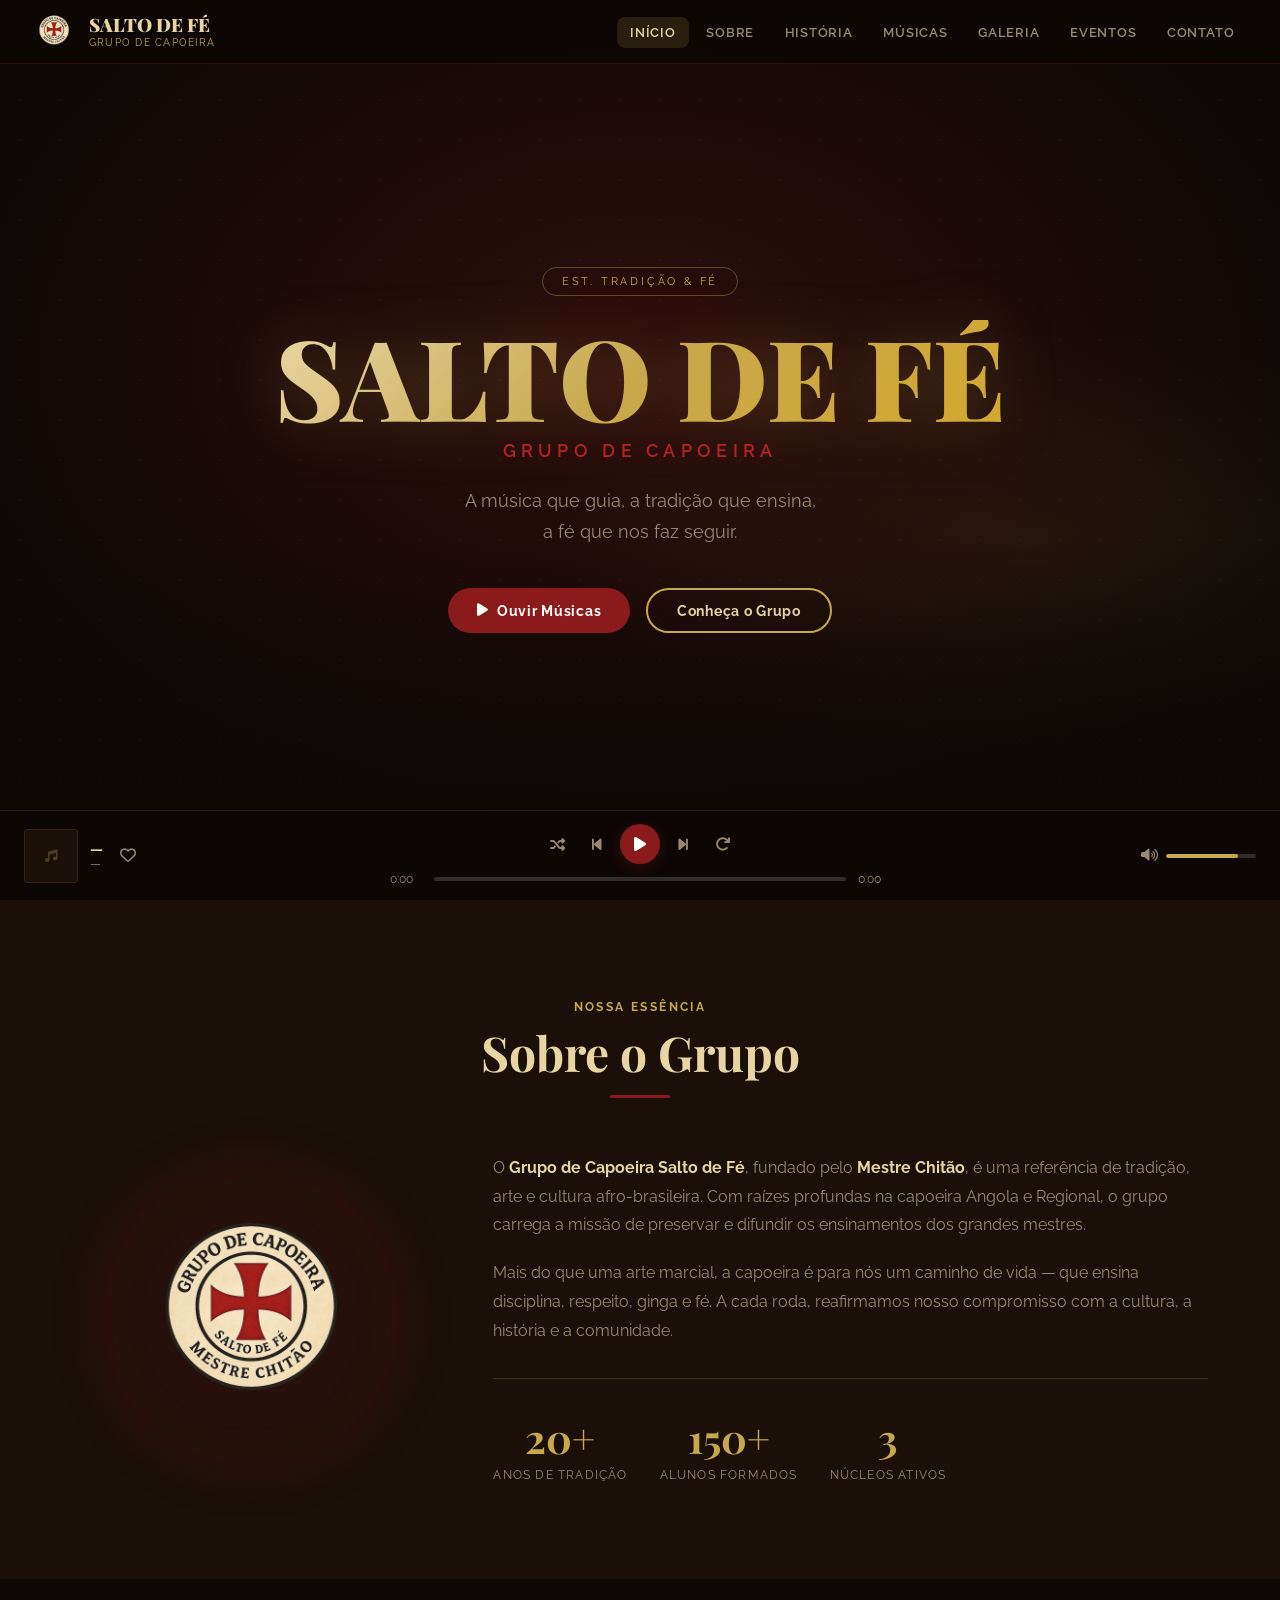
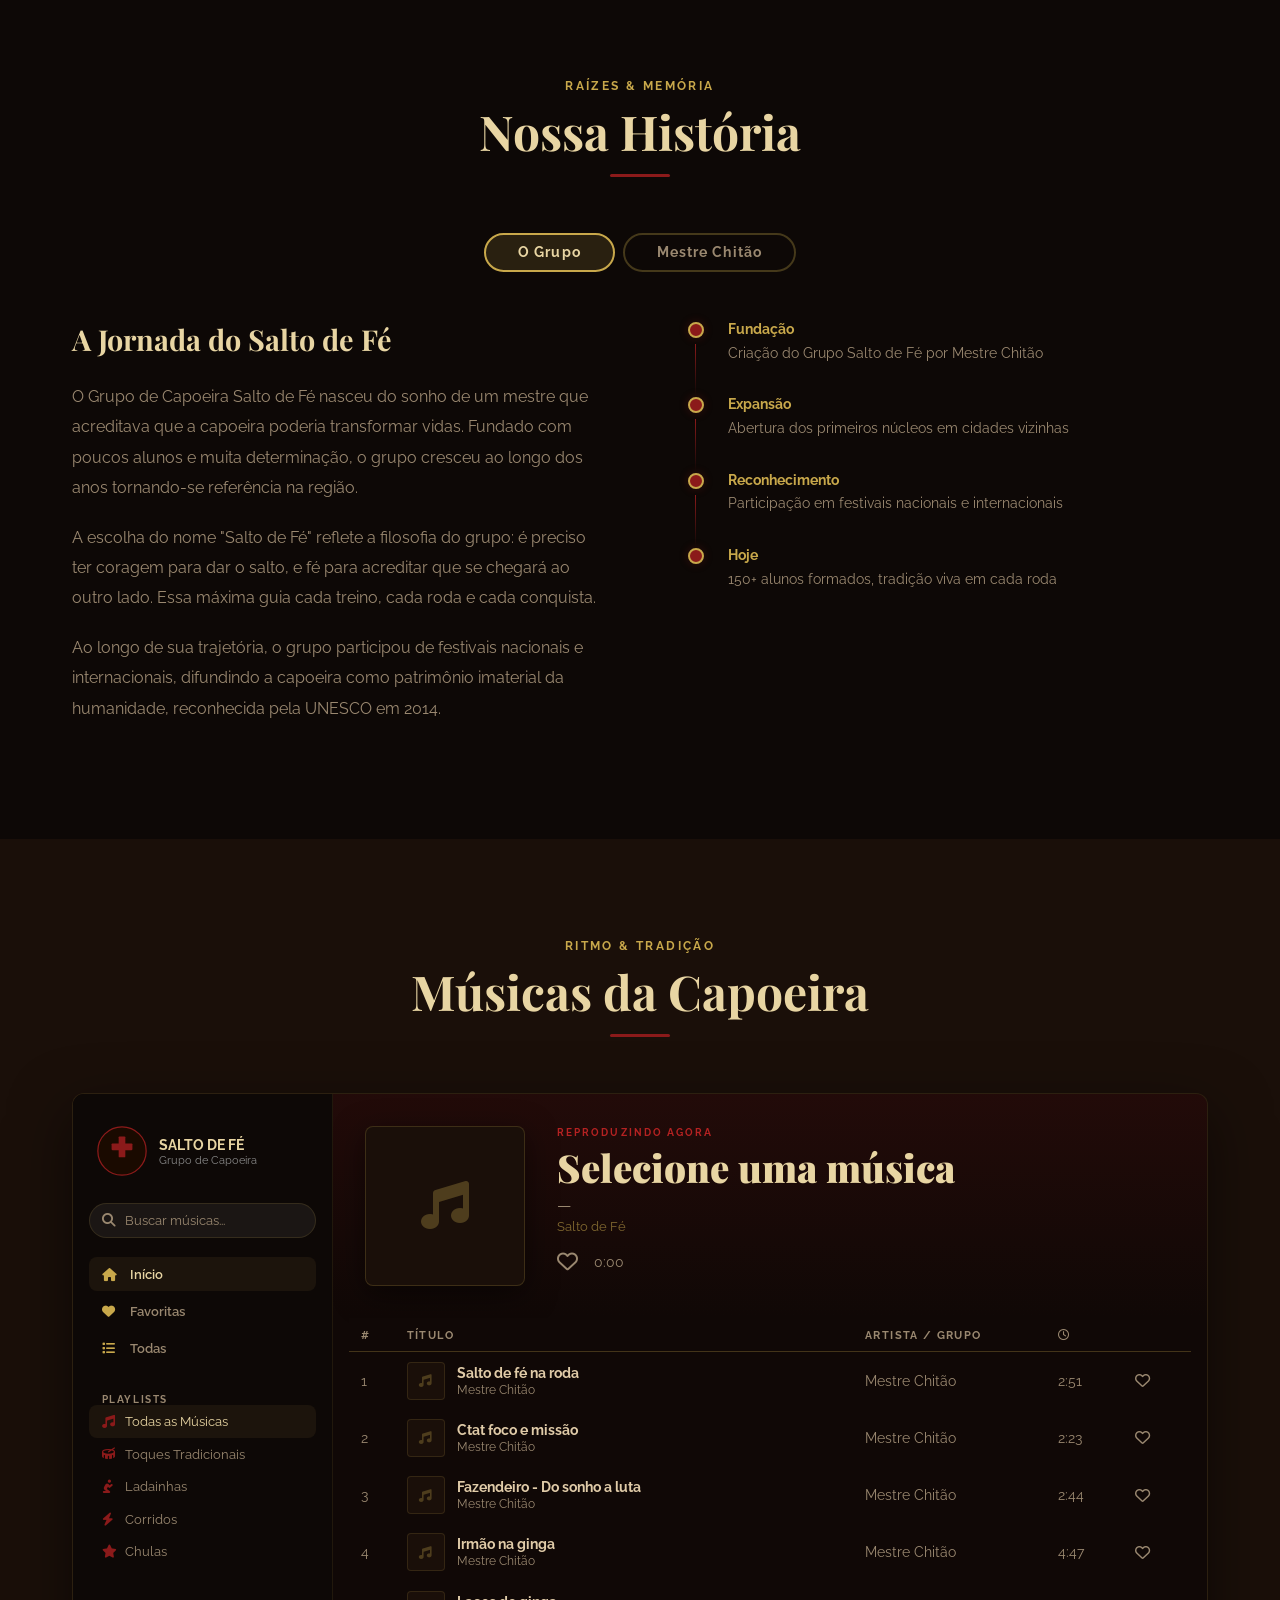
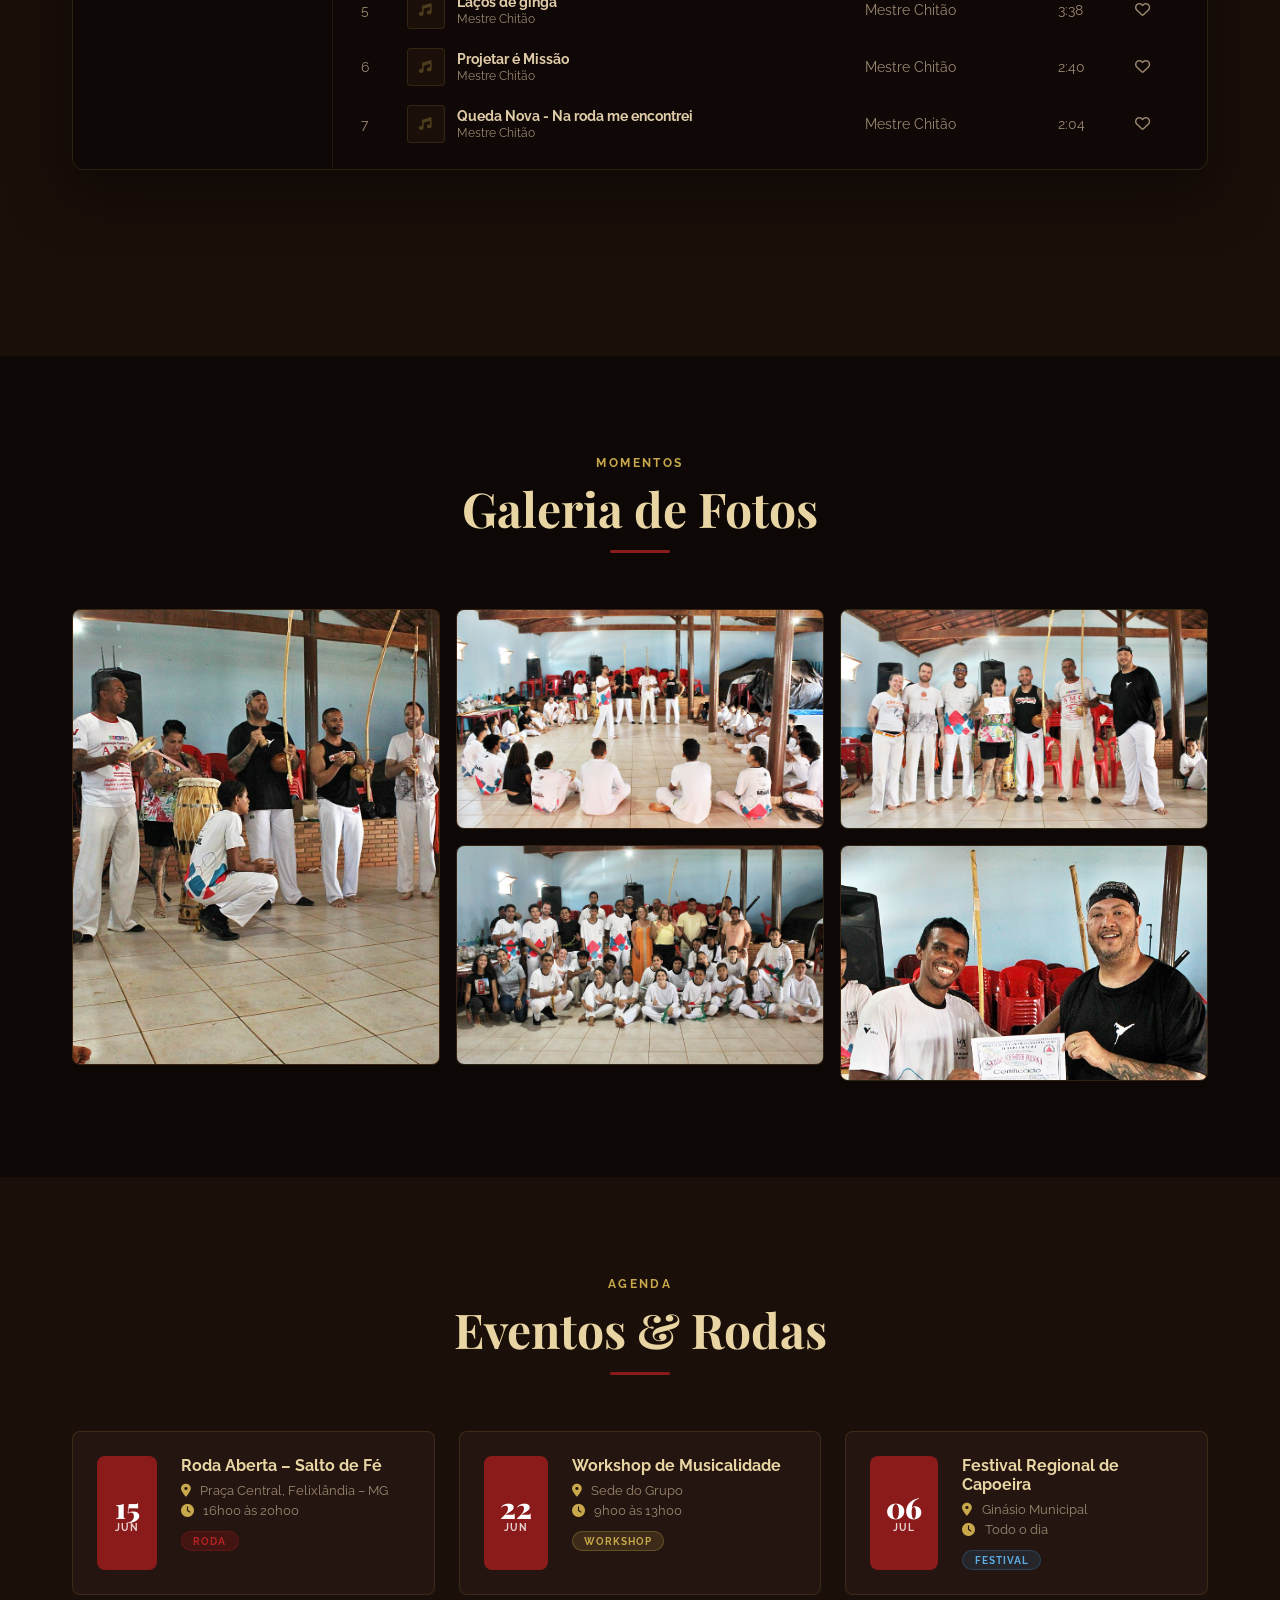
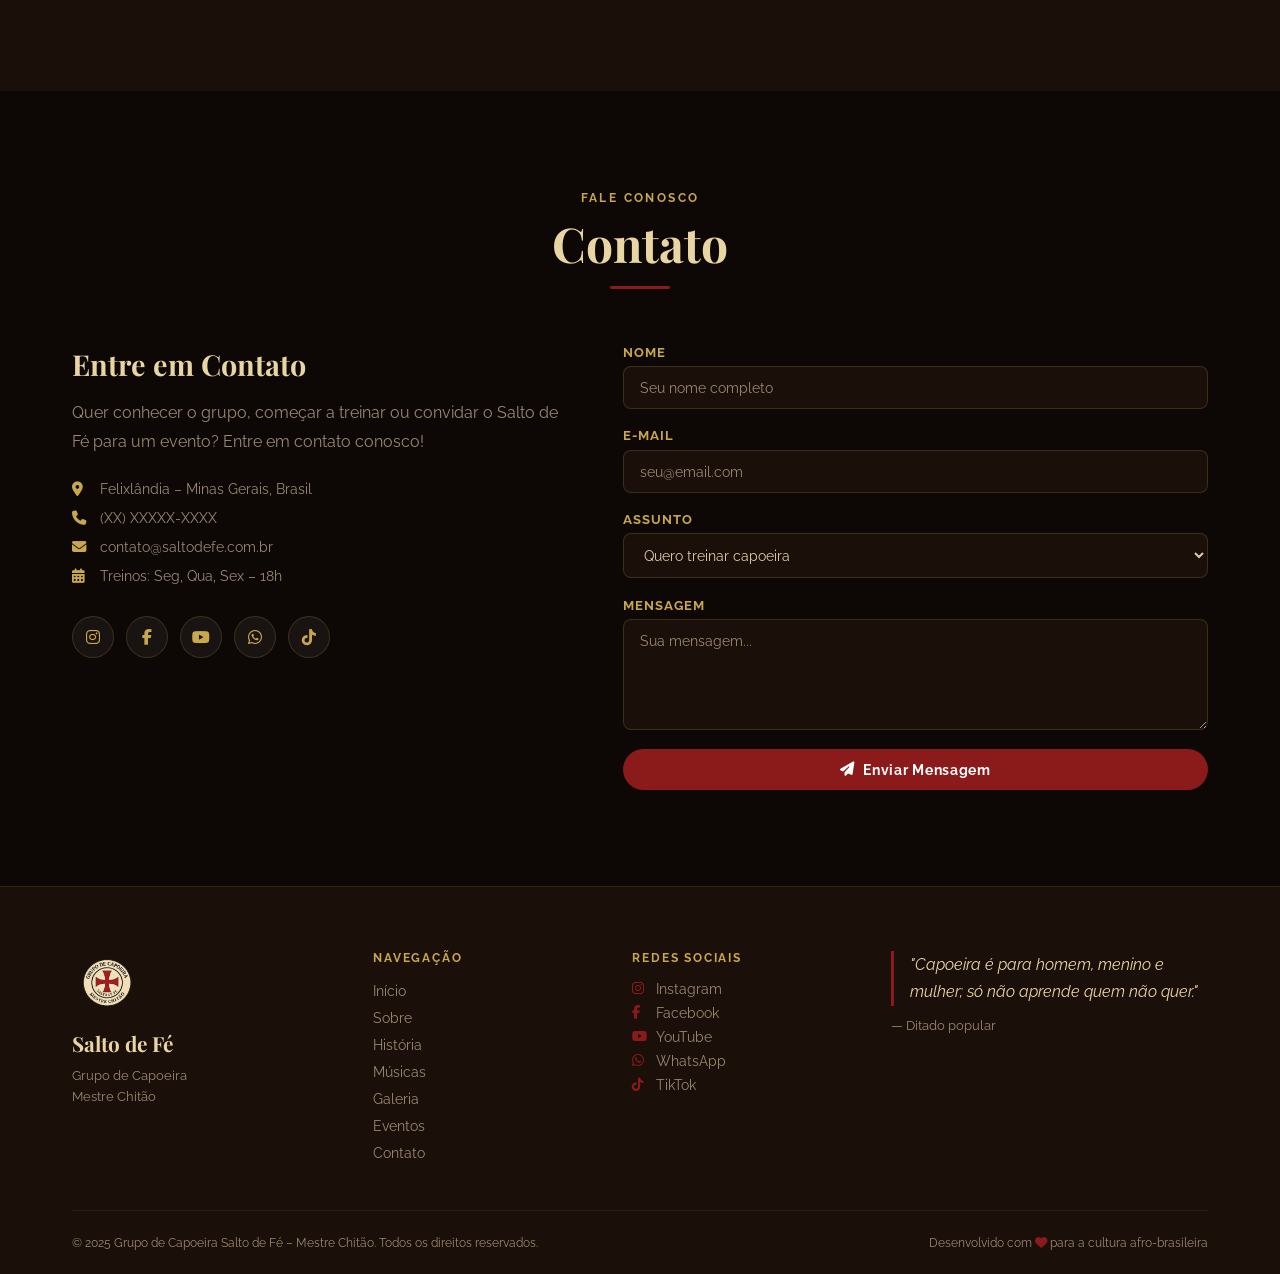
==== commit 75aa22ea: "Remove Admin link from navigation" ====
--- a/index.html
+++ b/index.html
@@ -36,7 +36,6 @@
       <li><a href="#galeria" class="nav-link">Galeria</a></li>
       <li><a href="#eventos" class="nav-link">Eventos</a></li>
       <li><a href="#contato" class="nav-link">Contato</a></li>
-      <li><a href="admin.html" class="nav-link nav-admin"><i class="fas fa-cog"></i> Admin</a></li>
     </ul>
   </nav>
 </header>
--- a/css/style.css
+++ b/css/style.css
@@ -288,8 +288,8 @@
 .sobre-logo-wrap { display: flex; justify-content: center; }
 
 .sobre-logo-ring {
-  width: 220px;
-  height: 220px;
+  width: 280px;
+  height: 280px;
   border-radius: 50%;
   padding: 1rem;
   background: radial-gradient(circle, rgba(139,26,26,.2), transparent);
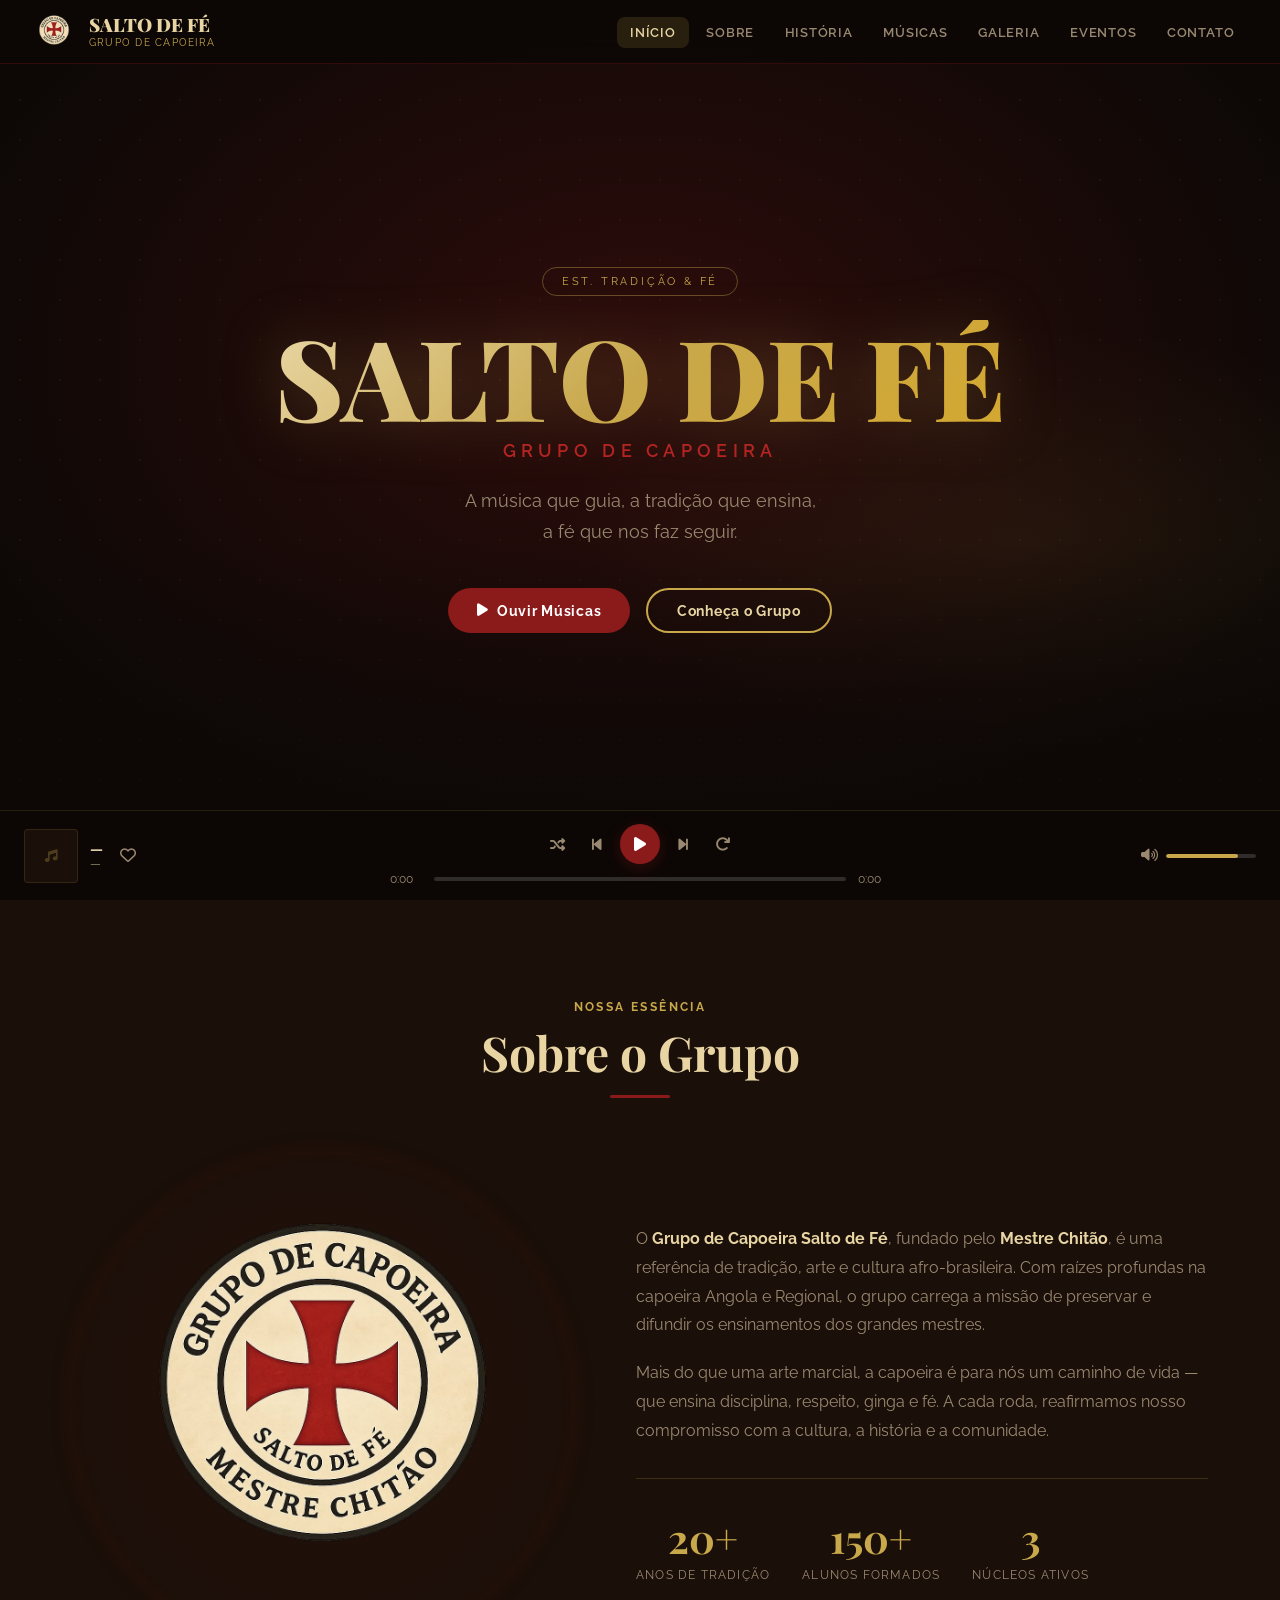
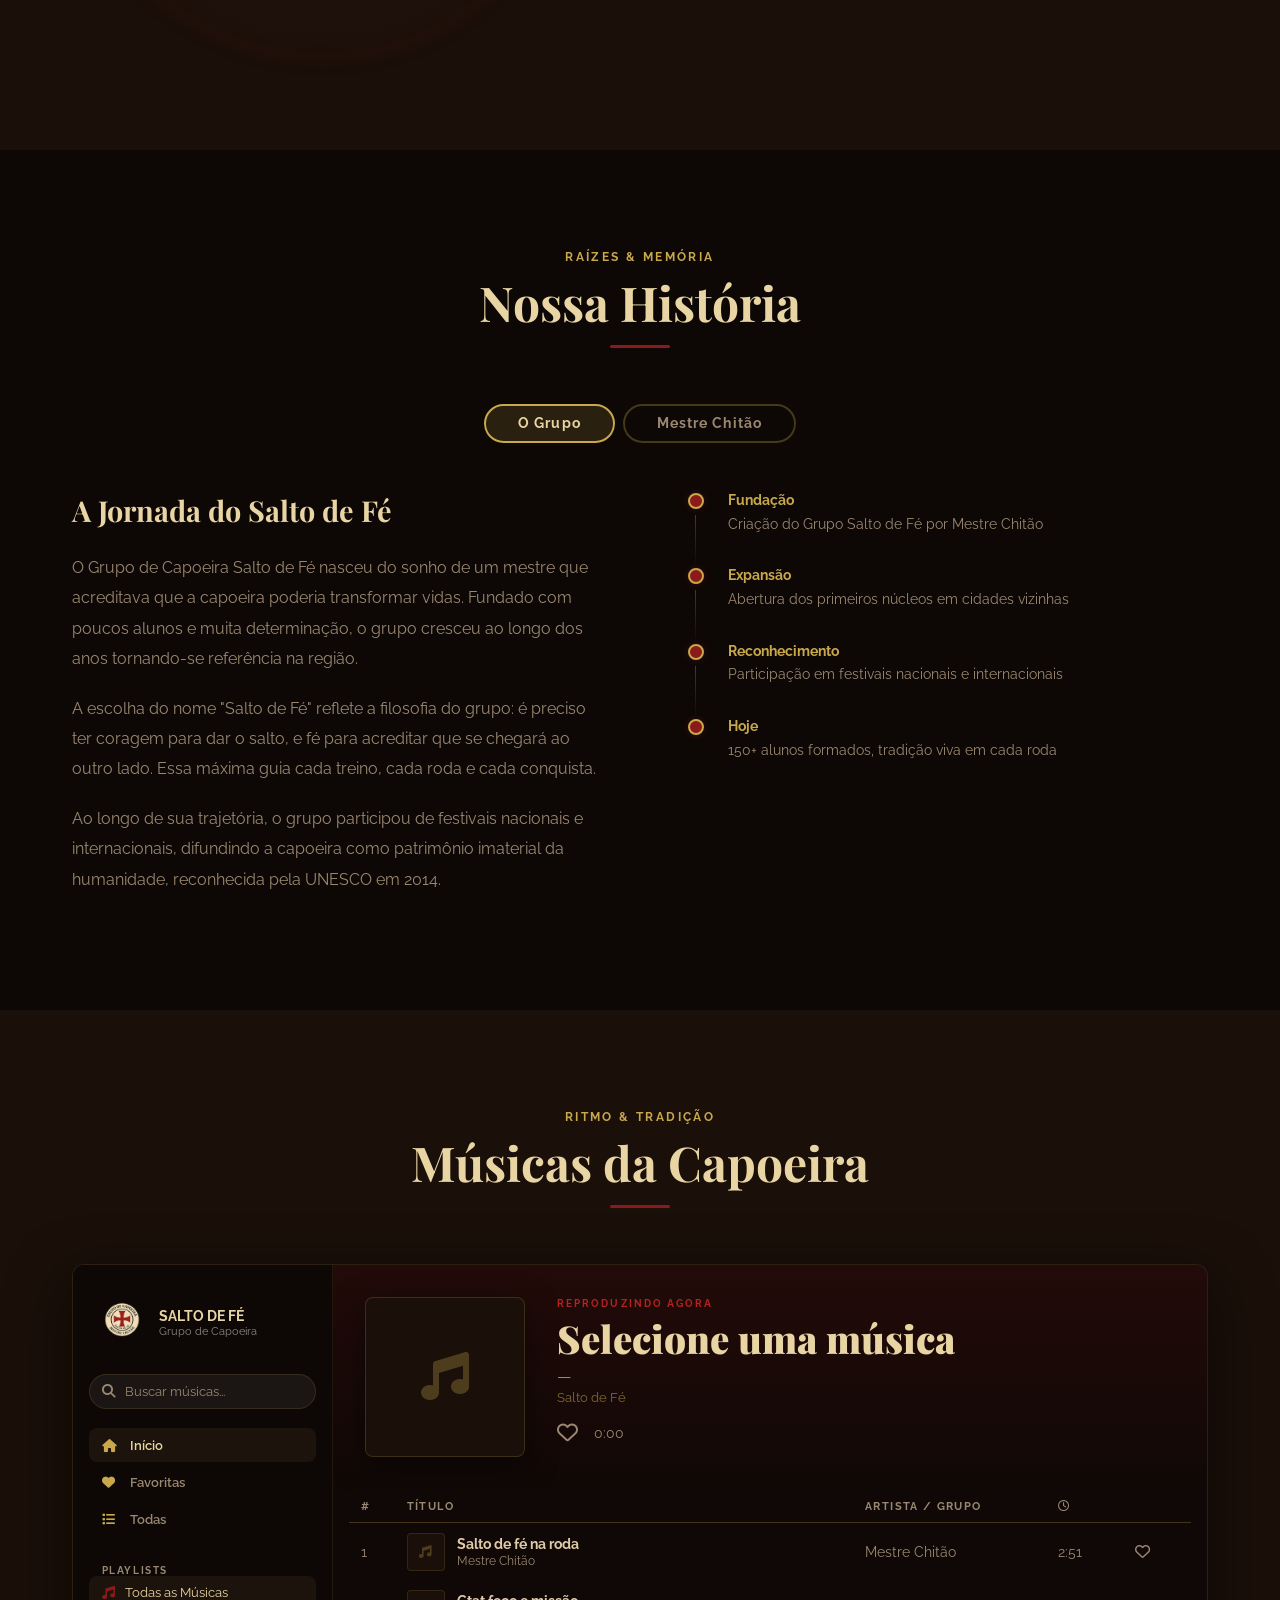
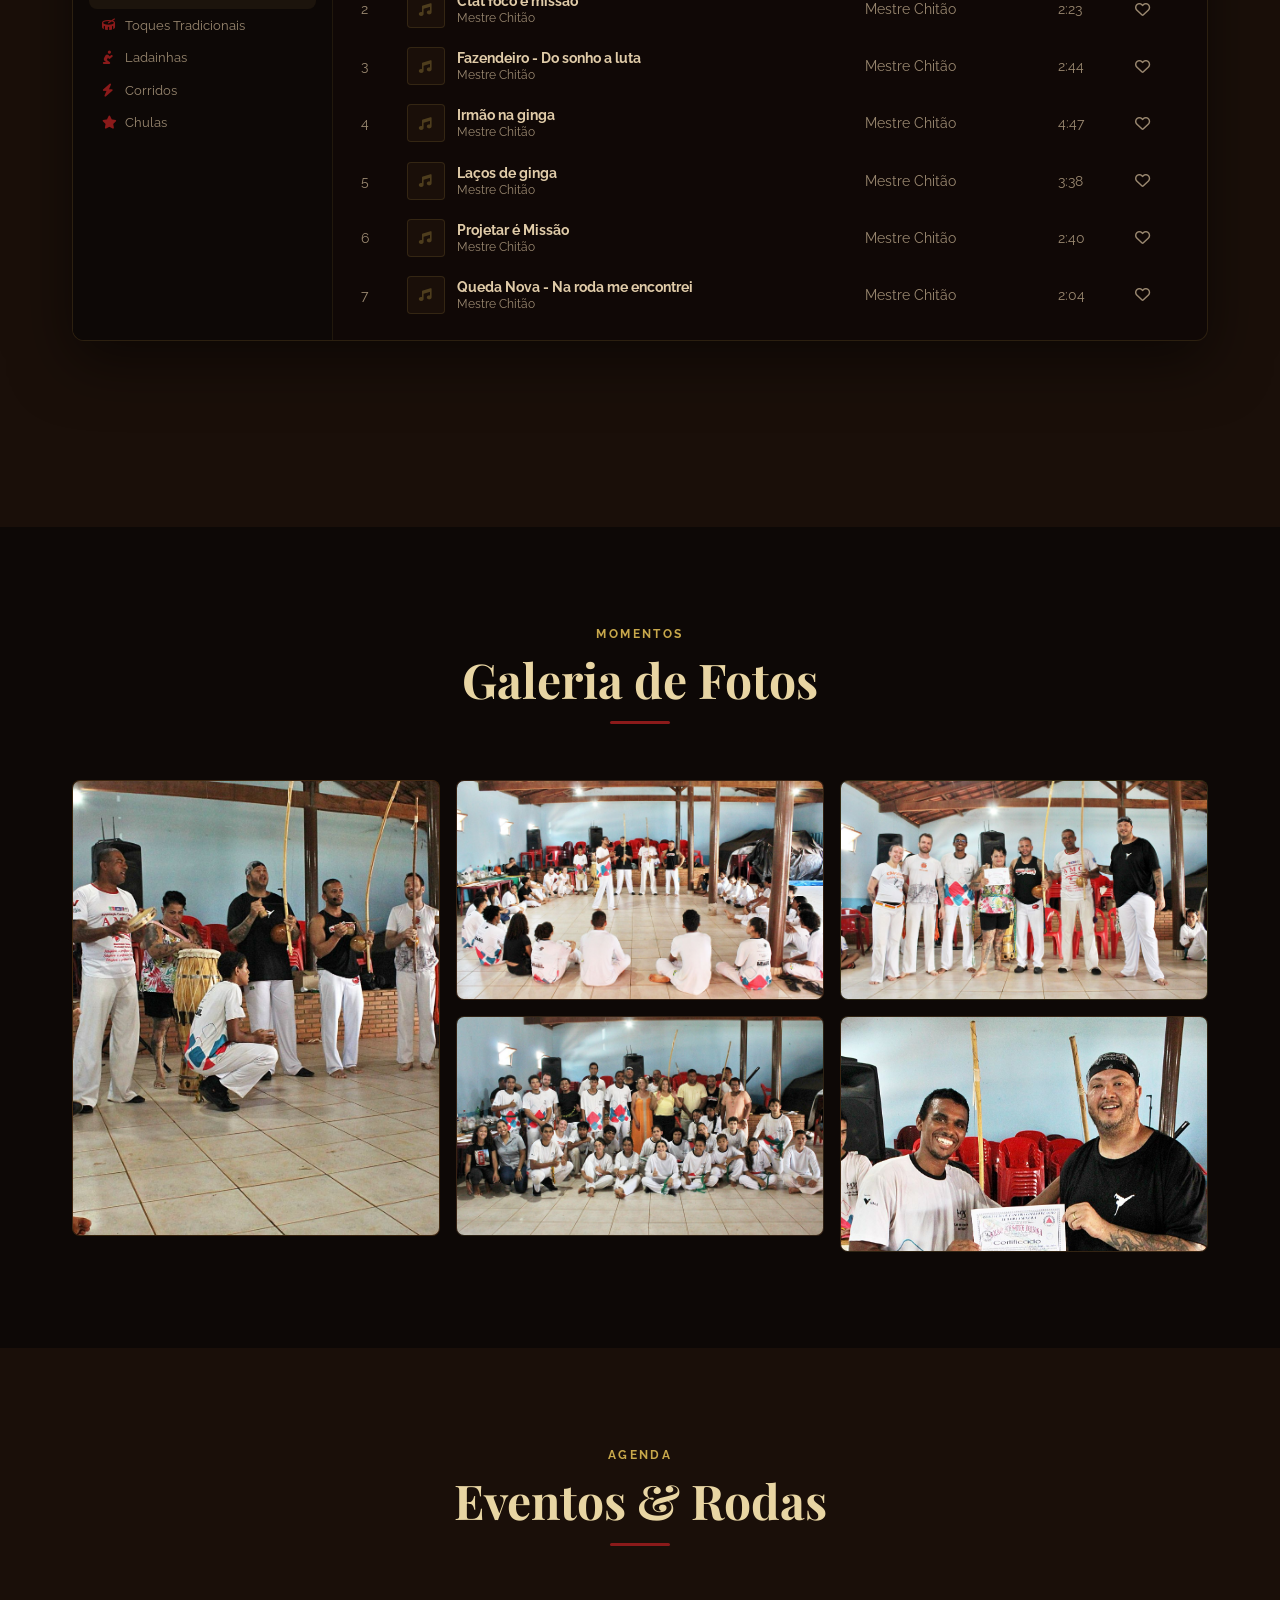
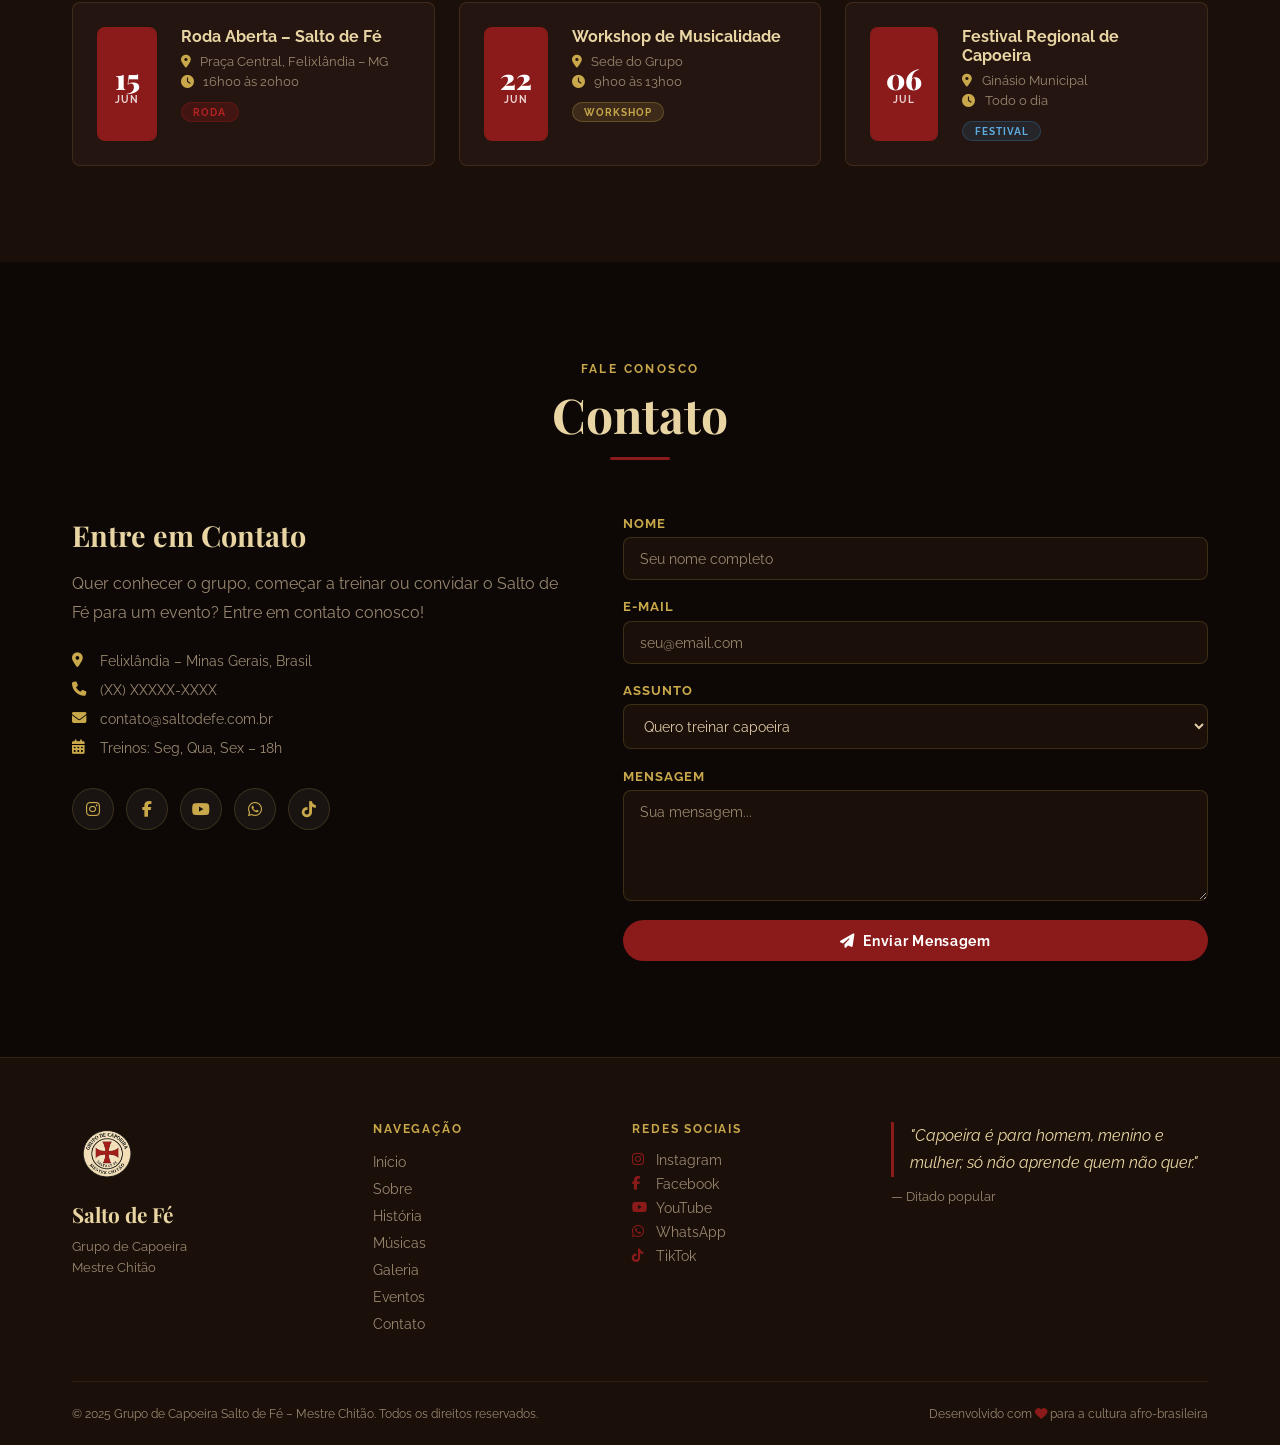
==== commit 5eb0311c: "Update index.html" ====
--- a/index.html
+++ b/index.html
@@ -177,19 +177,15 @@
     <div class="player-layout">
 
       <!-- SIDEBAR PLAYLISTS -->
-      <div class="player-sidebar">
-        <div class="sidebar-logo">
-          <svg viewBox="0 0 120 120" xmlns="http://www.w3.org/2000/svg" width="50" height="50">
-            <circle cx="60" cy="60" r="58" fill="#1a0a00" stroke="#8B1A1A" stroke-width="3"/>
-            <rect x="52" y="25" width="16" height="50" fill="#8B1A1A" rx="2"/>
-            <rect x="35" y="42" width="50" height="16" fill="#8B1A1A" rx="2"/>
-          </svg>
-          <div>
-            <div style="font-weight:700;font-size:.9rem;color:#e8d5a3">SALTO DE FÉ</div>
-            <div style="font-size:.7rem;color:#888">Grupo de Capoeira</div>
-          </div>
-        </div>
-
+     <div class="player-sidebar">
+  <div class="sidebar-logo">
+    <img src="imagens/logo.png" alt="Salto de Fé" width="50" height="50" style="object-fit: contain;">
+    <div>
+      <div style="font-weight:700;font-size:.9rem;color:#e8d5a3">SALTO DE FÉ</div>
+      <div style="font-size:.7rem;color:#888">Grupo de Capoeira</div>
+    </div>
+  </div>
+        
         <div class="sidebar-search">
           <i class="fas fa-search"></i>
           <input type="text" id="searchInput" placeholder="Buscar músicas..." />
--- a/css/style.css
+++ b/css/style.css
@@ -165,9 +165,6 @@
   transition: all var(--transition);
 }
 .nav-link:hover, .nav-link.active { color: var(--bege-light); background: var(--bege-dim); }
-.nav-admin { color: var(--vermelho) !important; border: 1px solid var(--vermelho); }
-.nav-admin:hover { background: var(--vermelho-glow) !important; }
-
 .hamburger { display: none; flex-direction: column; gap: 5px; background: none; border: none; cursor: pointer; padding: .4rem; }
 .hamburger span { width: 24px; height: 2px; background: var(--bege); border-radius: 2px; transition: all var(--transition); }
 
@@ -288,12 +285,12 @@
 .sobre-logo-wrap { display: flex; justify-content: center; }
 
 .sobre-logo-ring {
-  width: 280px;
-  height: 280px;
+  width: 500px;
+  height: 500px;
   border-radius: 50%;
   padding: 1rem;
-  background: radial-gradient(circle, rgba(139,26,26,.2), transparent);
-  box-shadow: 0 0 60px rgba(139,26,26,.3), inset 0 0 40px rgba(200,168,75,.05);
+  background: radial-gradient(circle, rgba(139,26,26,.08), transparent);
+  box-shadow: 0 0 25px rgba(139,26,26,.15), inset 0 0 15px rgba(200,168,75,.03);
   animation: glow-pulse 3s ease-in-out infinite;
 }
 @keyframes glow-pulse {
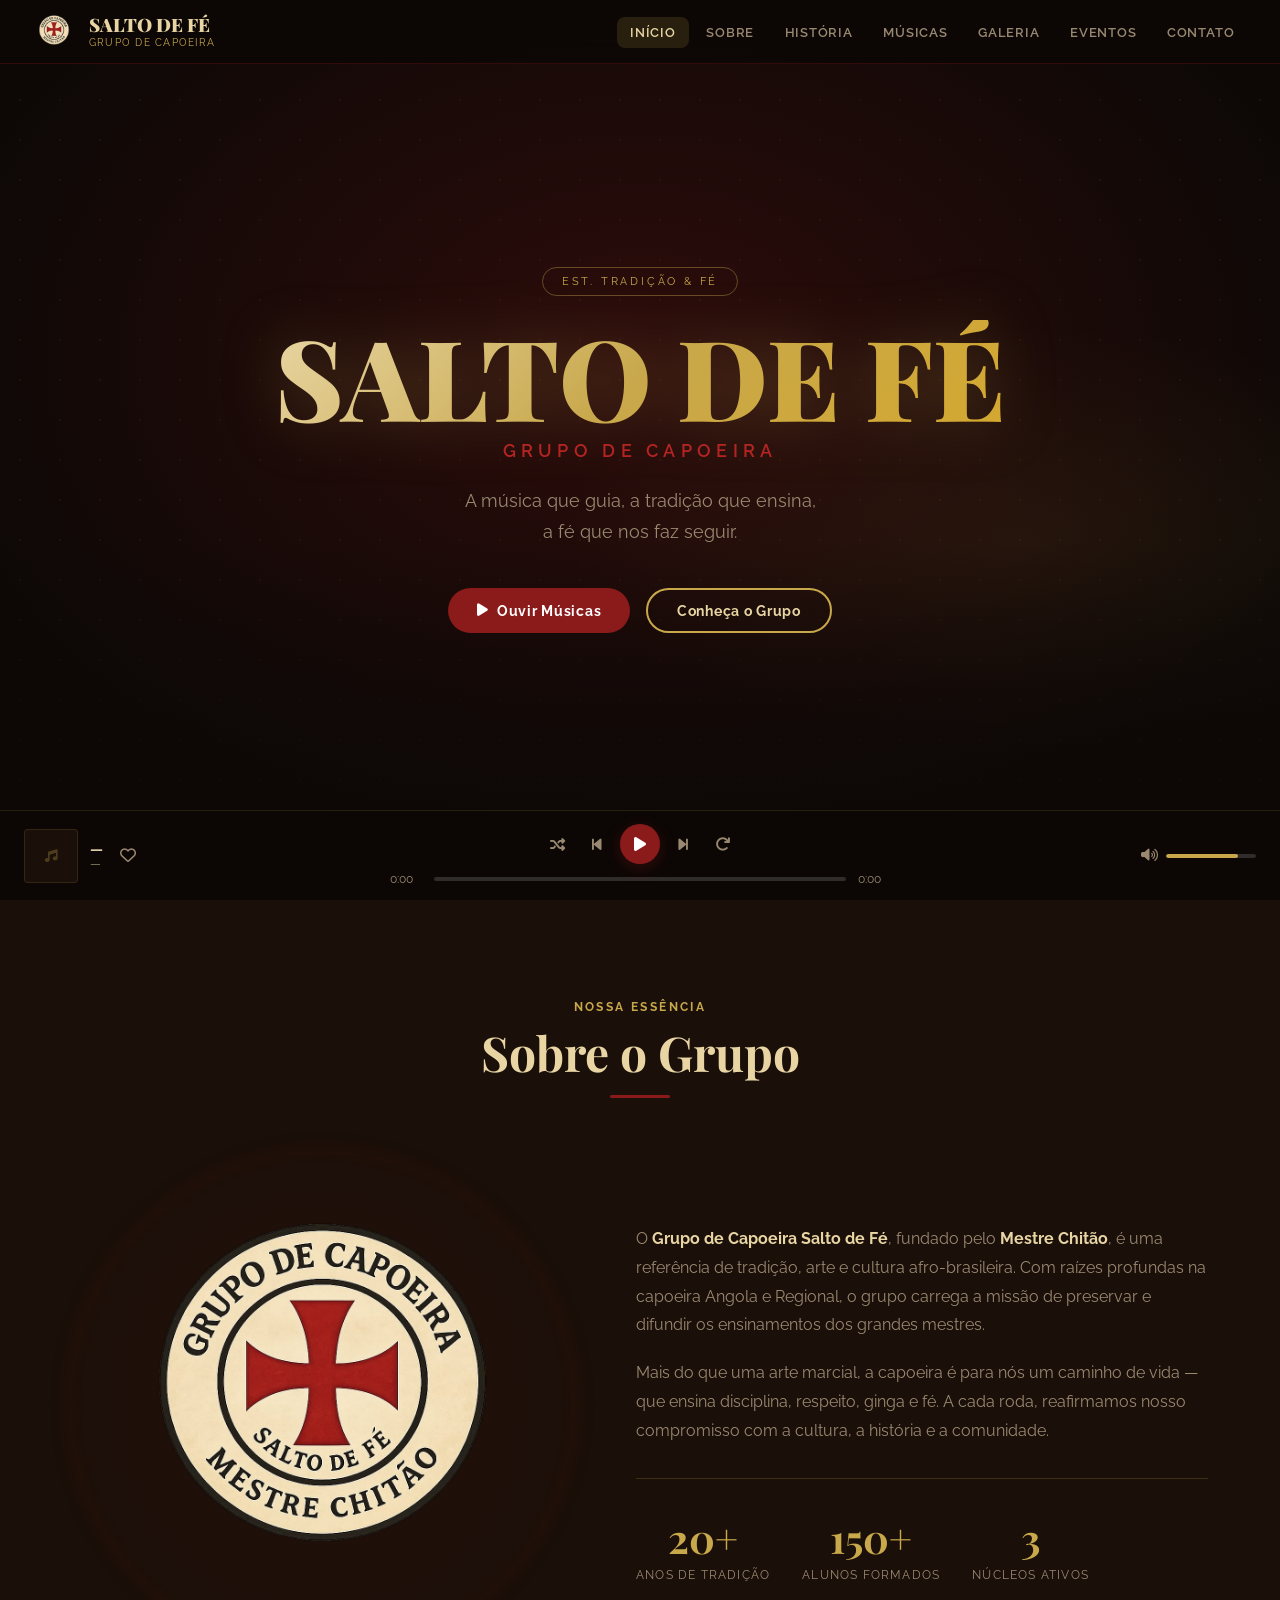
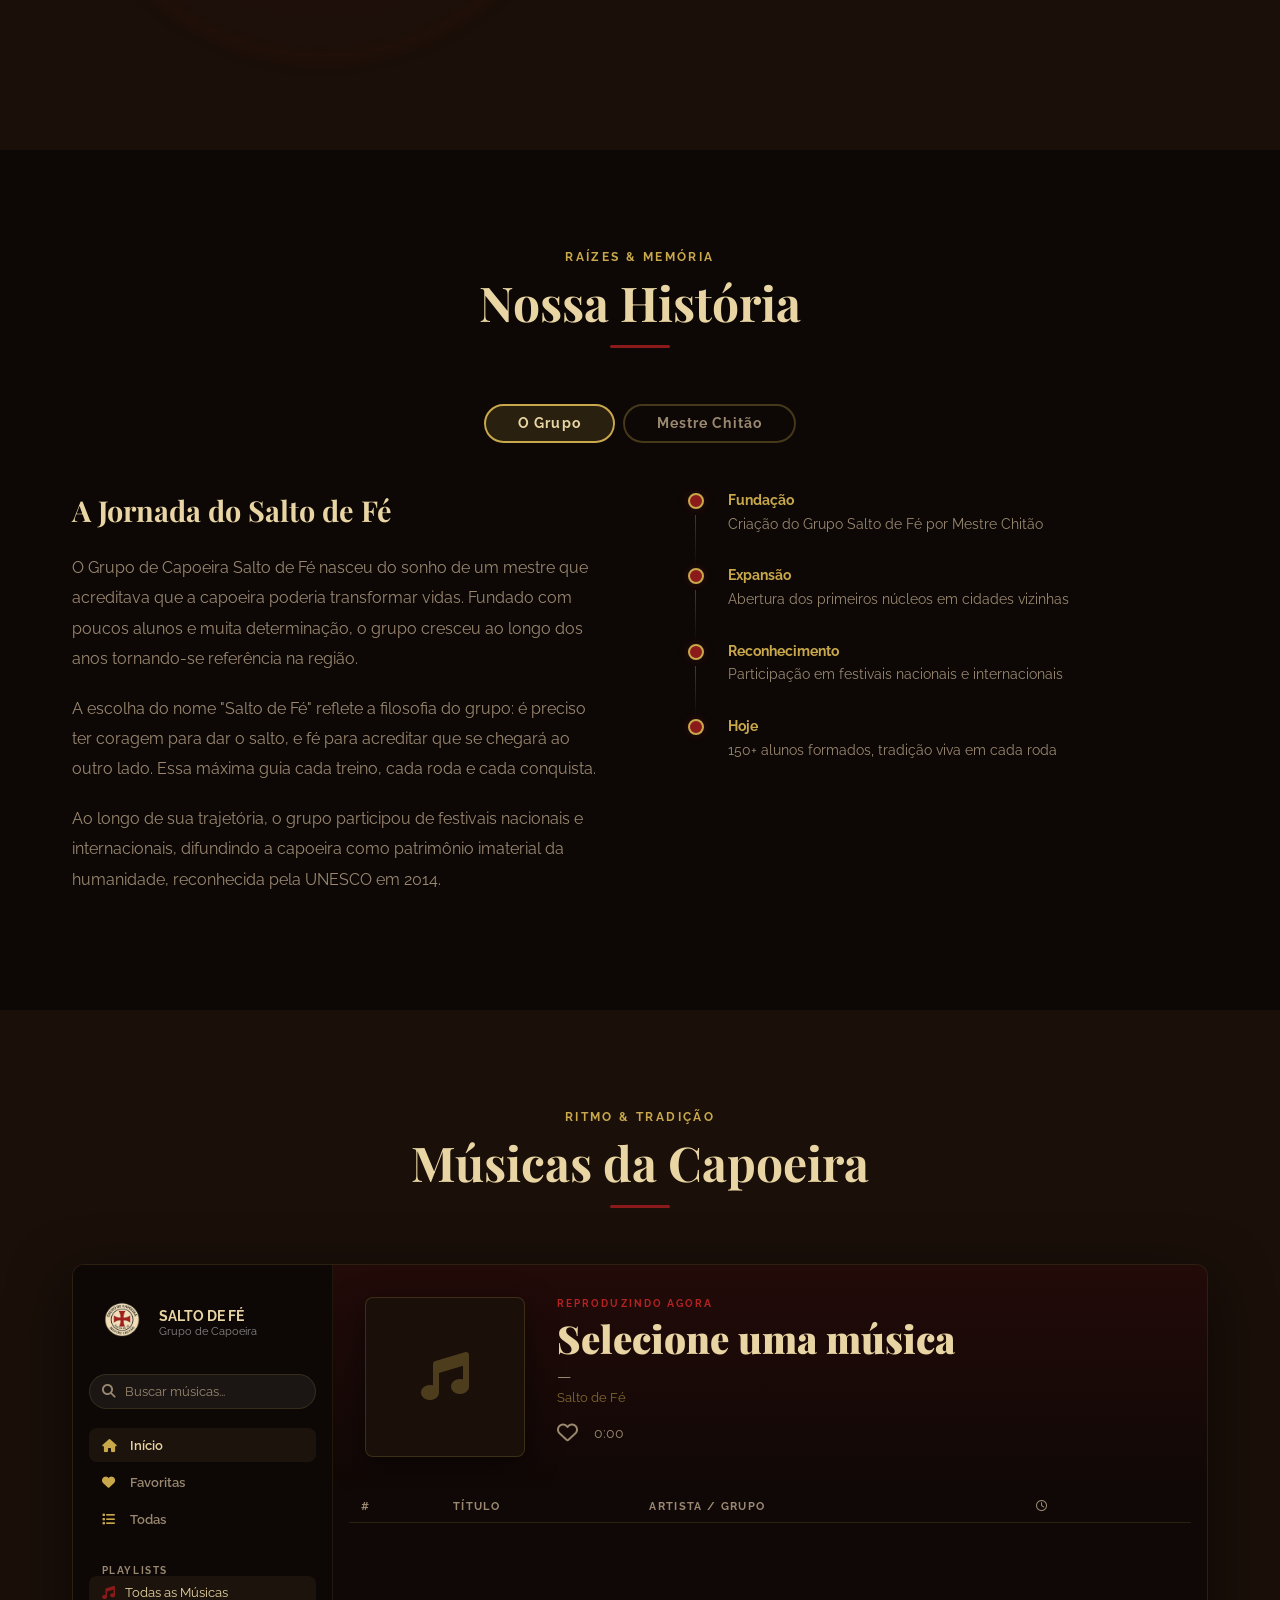
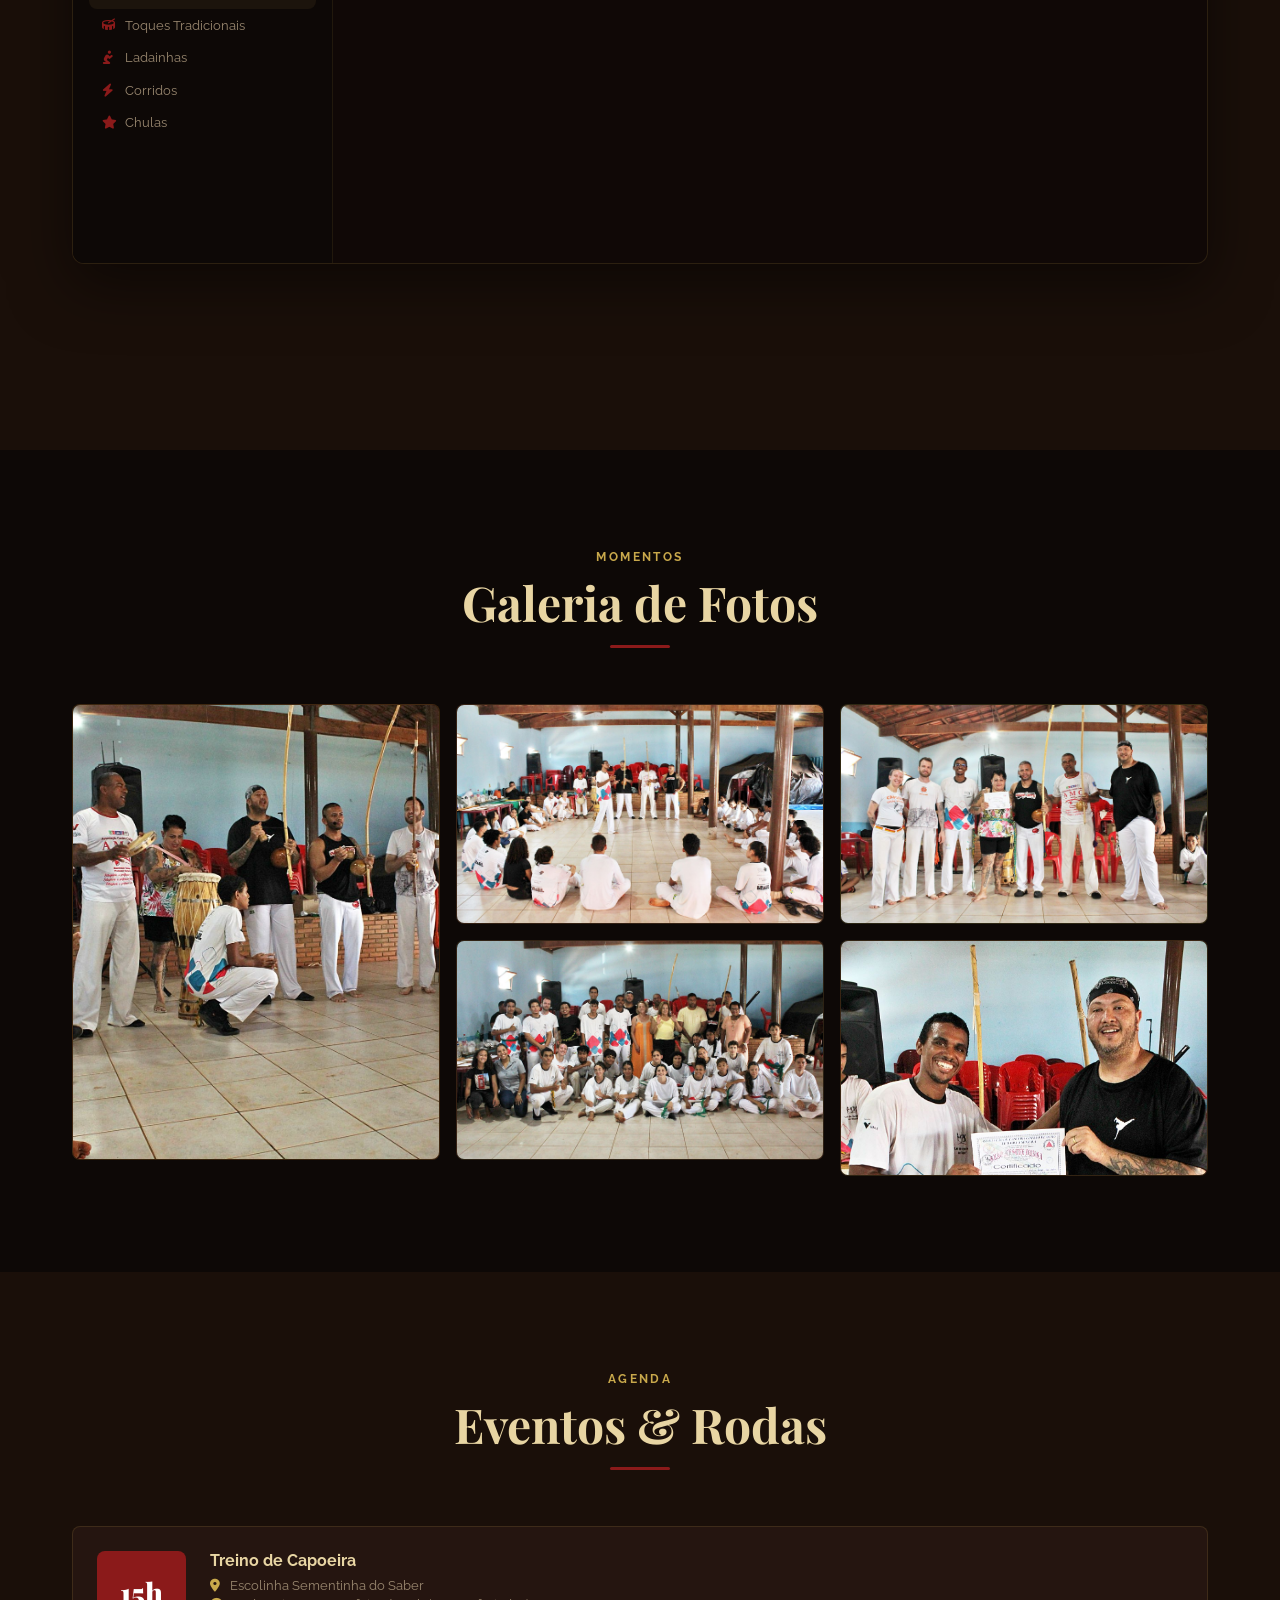
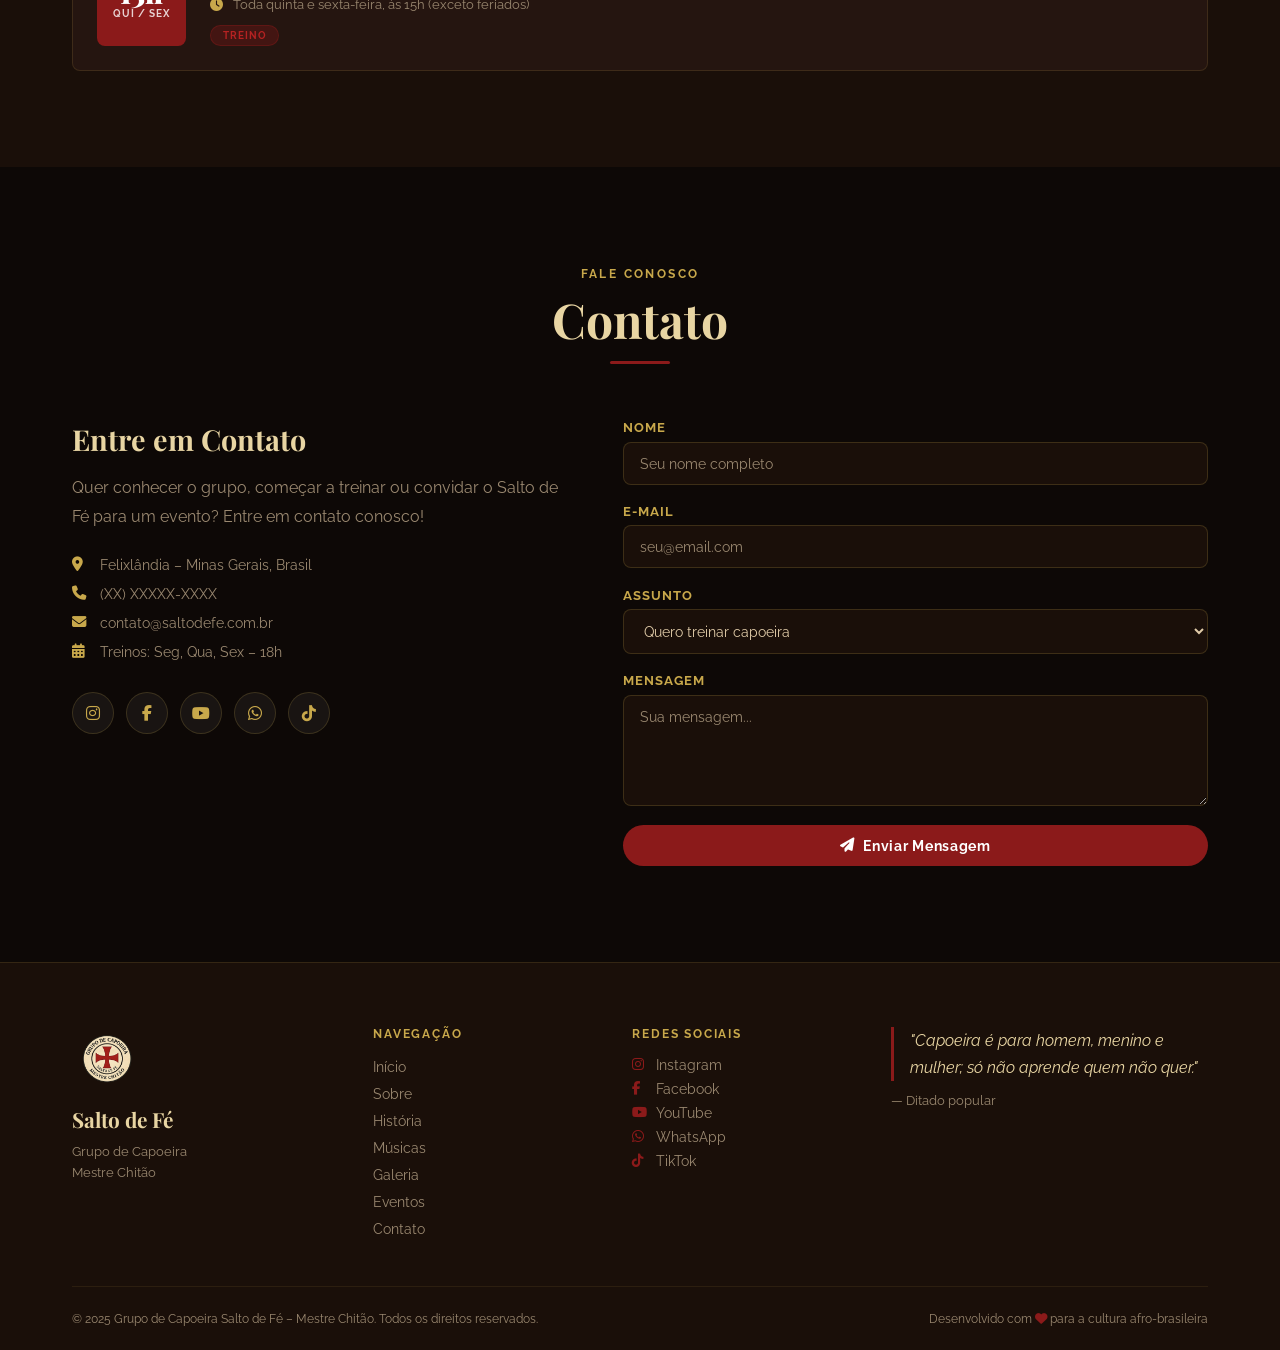
==== commit 690ad13b: "Update index.html" ====
--- a/index.html
+++ b/index.html
@@ -354,41 +354,16 @@
       <div class="title-ornament"></div>
     </div>
     <div class="eventos-grid" id="eventosGrid">
-      <!-- Sample events -->
       <div class="evento-card">
         <div class="evento-date">
-          <span class="evento-day">15</span>
-          <span class="evento-month">JUN</span>
+          <span class="evento-day">15h</span>
+          <span class="evento-month">QUI / SEX</span>
         </div>
         <div class="evento-info">
-          <h3>Roda Aberta – Salto de Fé</h3>
-          <p><i class="fas fa-map-marker-alt"></i> Praça Central, Felixlândia – MG</p>
-          <p><i class="fas fa-clock"></i> 16h00 às 20h00</p>
-          <span class="evento-tag">Roda</span>
-        </div>
-      </div>
-      <div class="evento-card">
-        <div class="evento-date">
-          <span class="evento-day">22</span>
-          <span class="evento-month">JUN</span>
-        </div>
-        <div class="evento-info">
-          <h3>Workshop de Musicalidade</h3>
-          <p><i class="fas fa-map-marker-alt"></i> Sede do Grupo</p>
-          <p><i class="fas fa-clock"></i> 9h00 às 13h00</p>
-          <span class="evento-tag evento-tag-workshop">Workshop</span>
-        </div>
-      </div>
-      <div class="evento-card">
-        <div class="evento-date">
-          <span class="evento-day">06</span>
-          <span class="evento-month">JUL</span>
-        </div>
-        <div class="evento-info">
-          <h3>Festival Regional de Capoeira</h3>
-          <p><i class="fas fa-map-marker-alt"></i> Ginásio Municipal</p>
-          <p><i class="fas fa-clock"></i> Todo o dia</p>
-          <span class="evento-tag evento-tag-festival">Festival</span>
+          <h3>Treino de Capoeira</h3>
+          <p><i class="fas fa-map-marker-alt"></i> Escolinha Sementinha do Saber</p>
+          <p><i class="fas fa-clock"></i> Toda quinta e sexta-feira, às 15h (exceto feriados)</p>
+          <span class="evento-tag evento-tag-treino">Treino</span>
         </div>
       </div>
     </div>
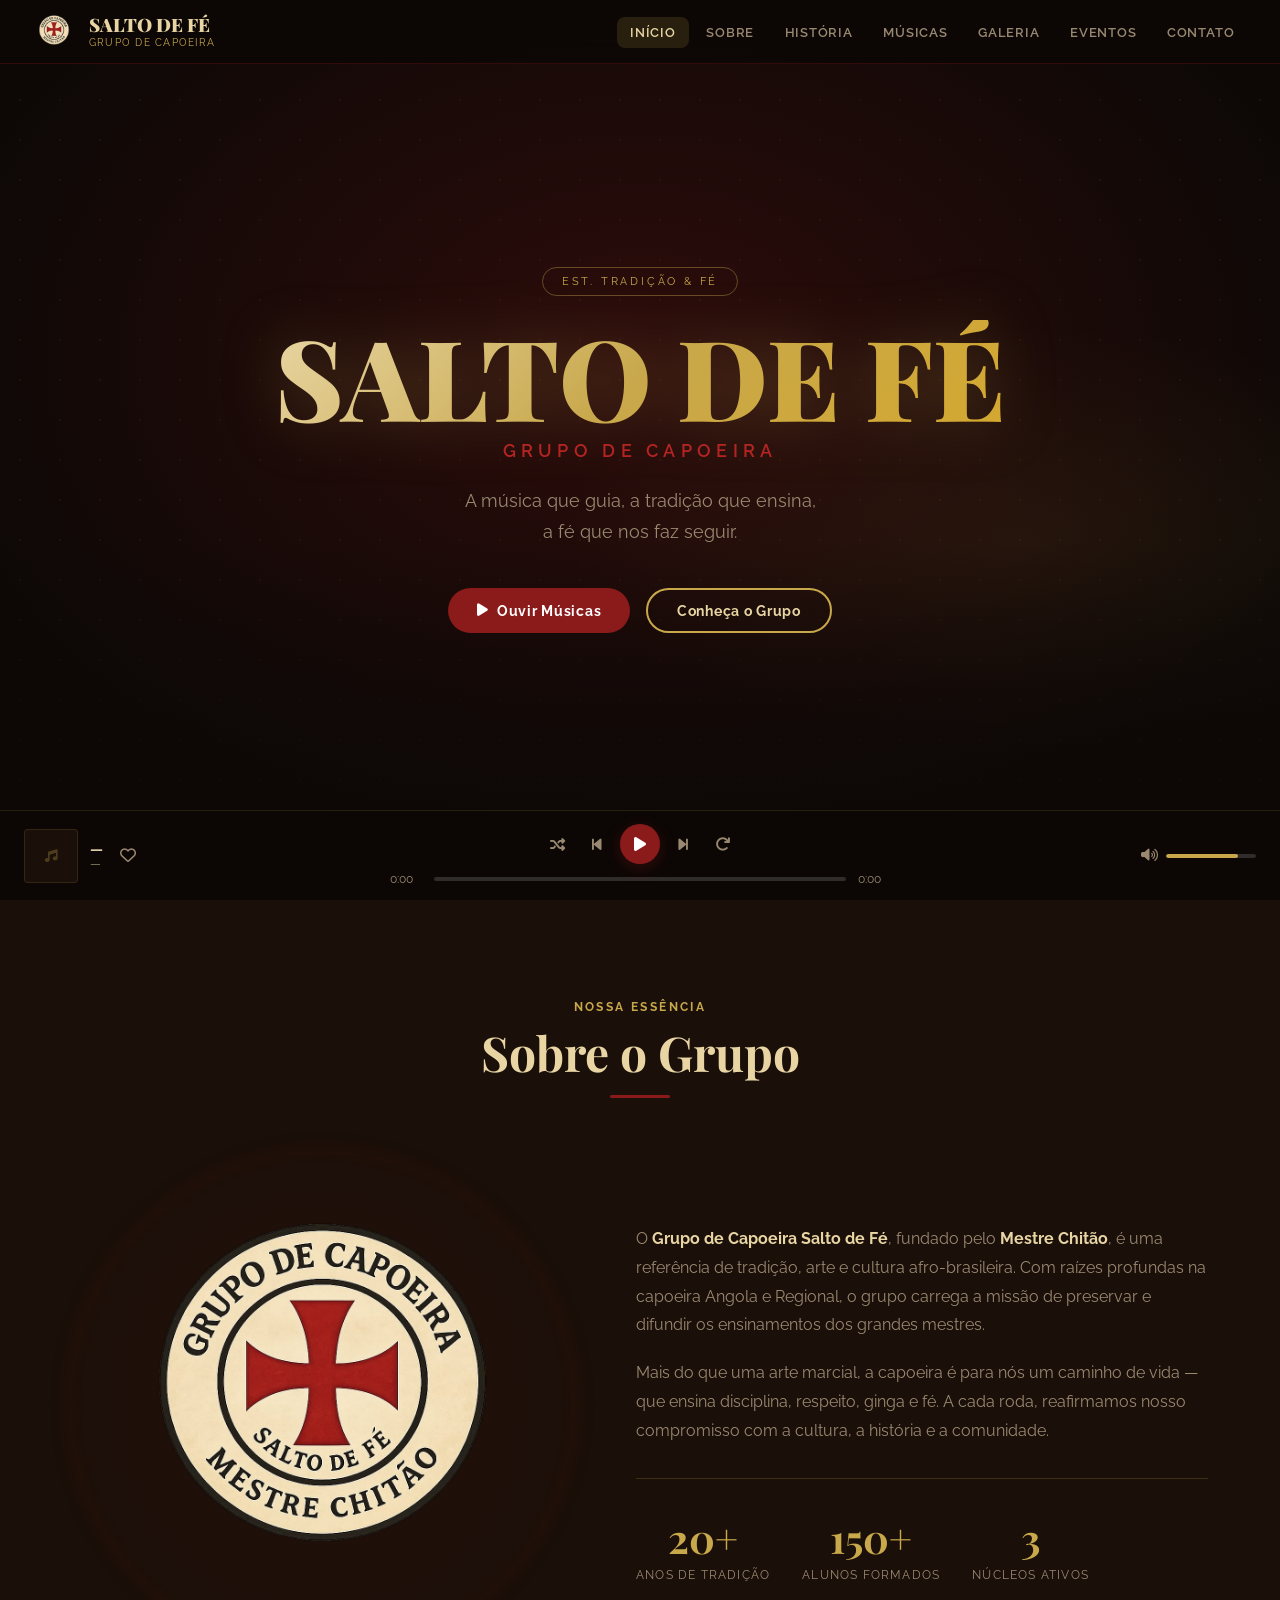
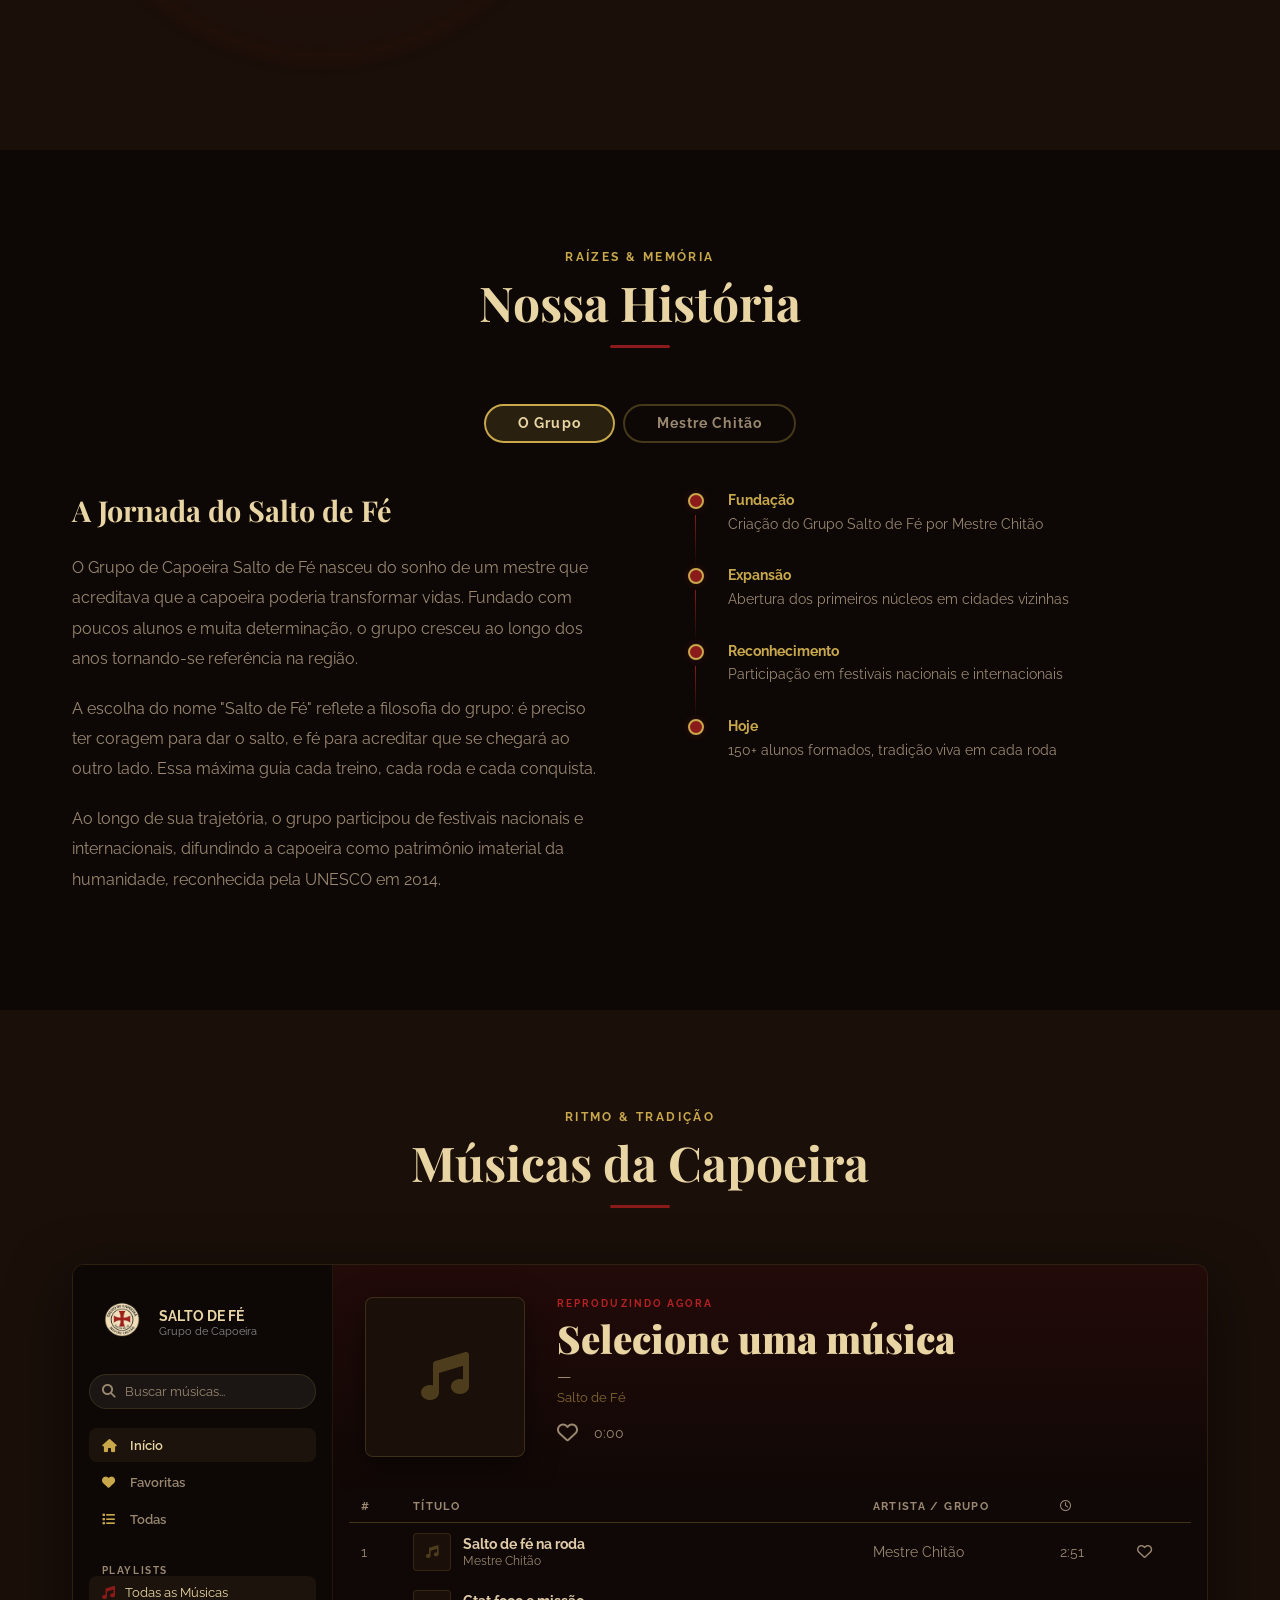
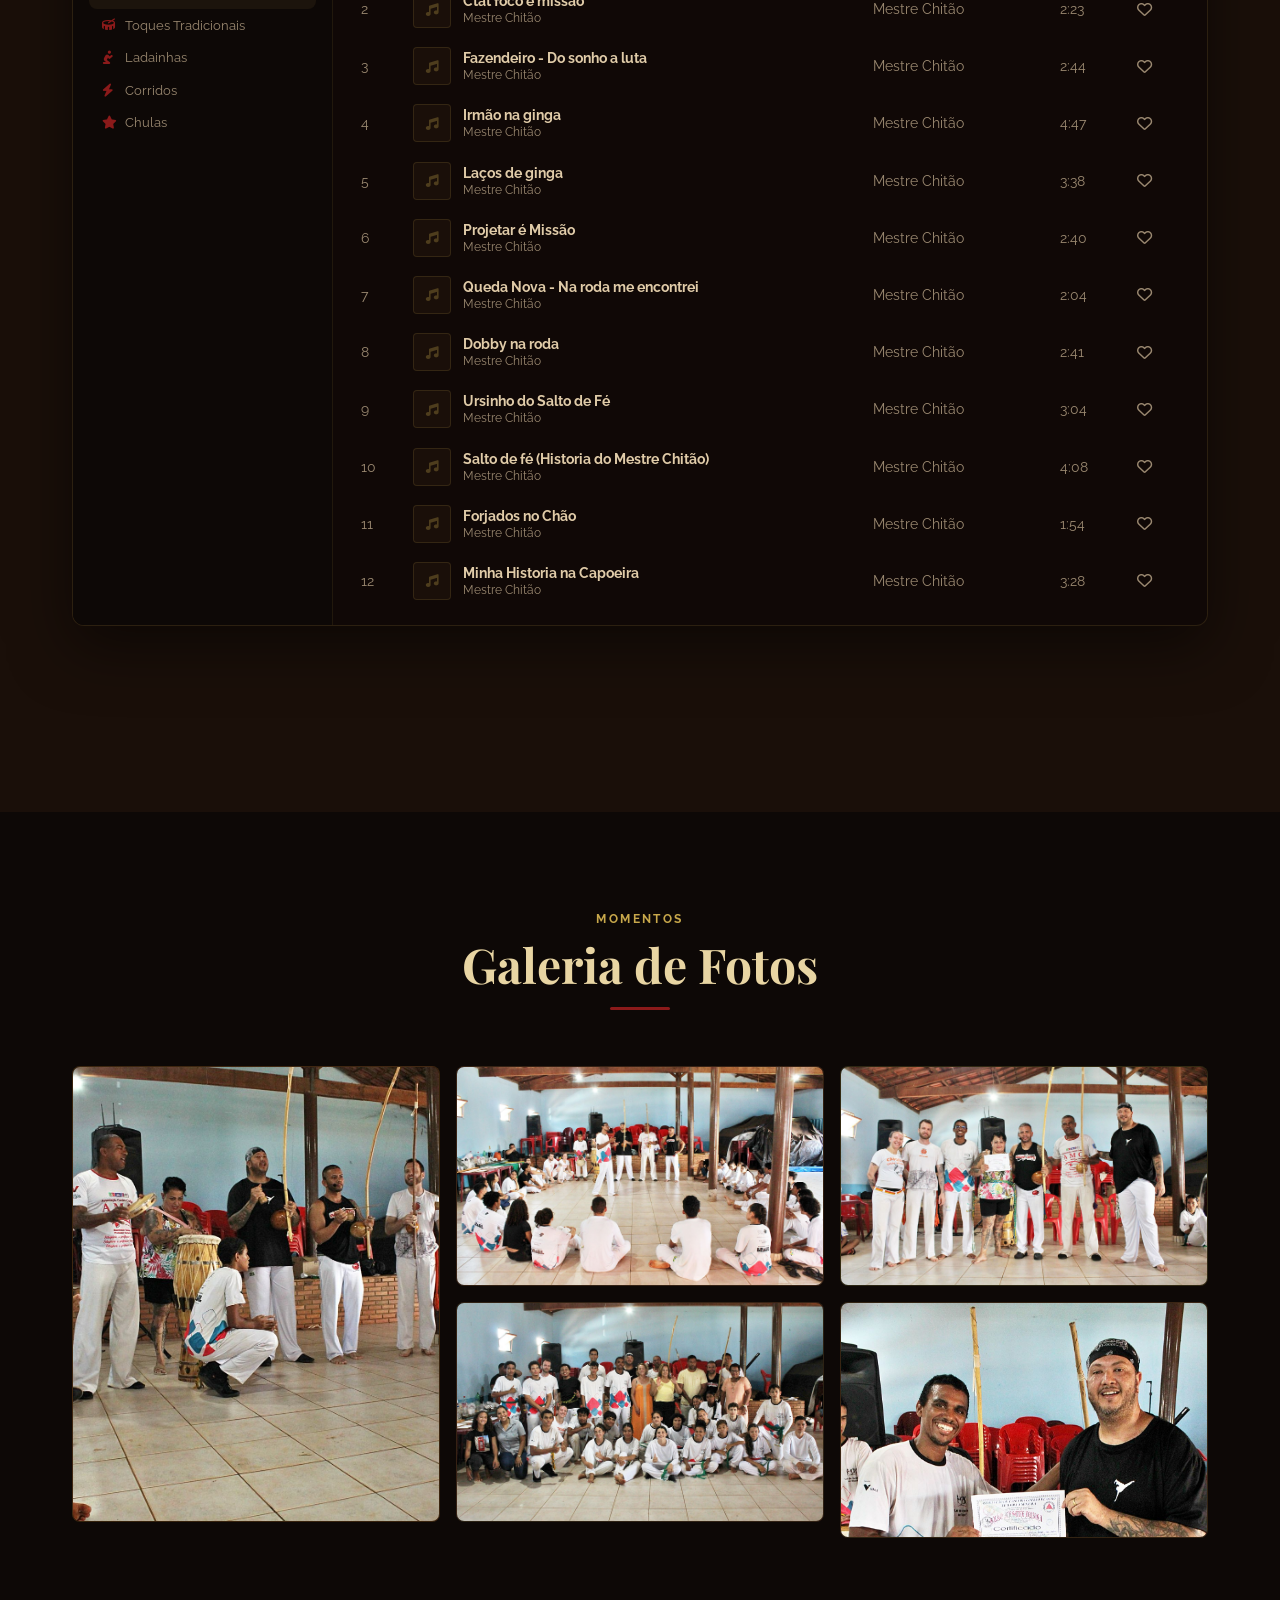
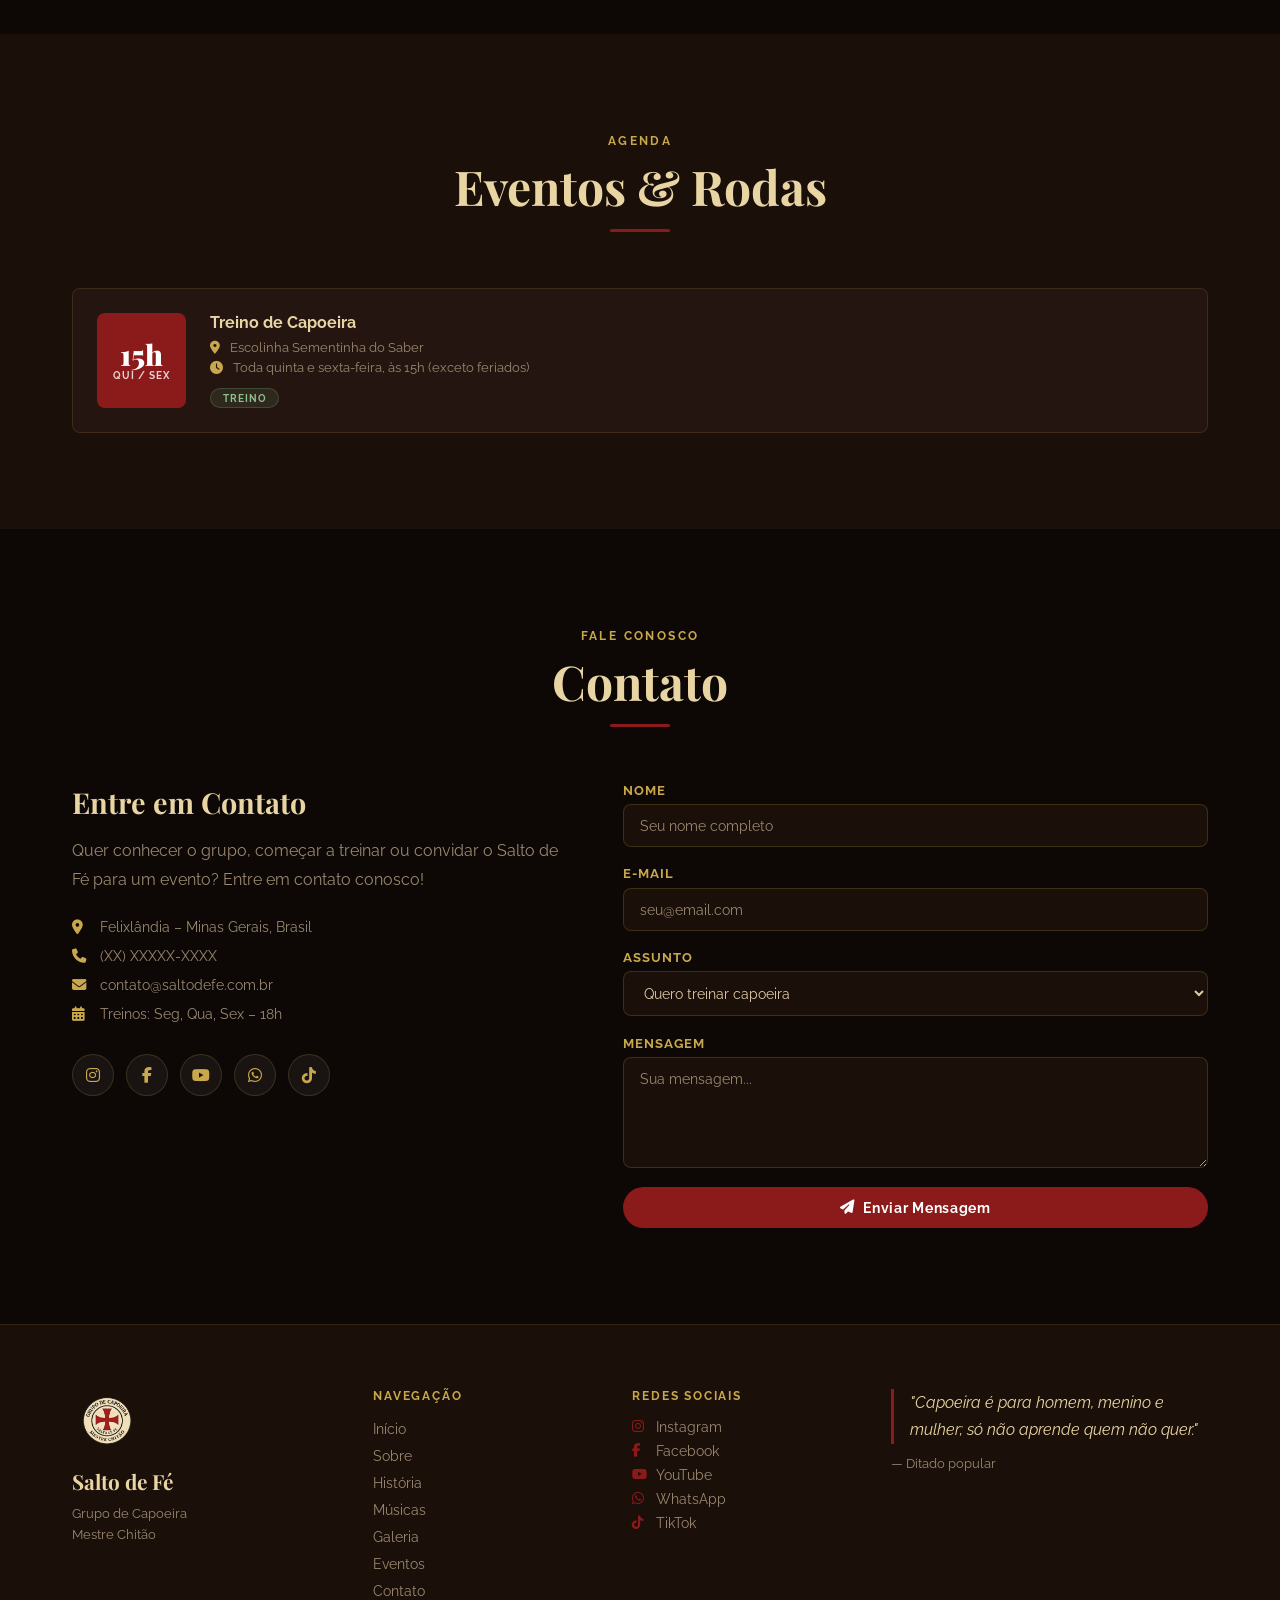
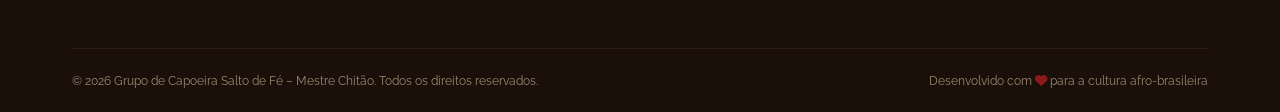
==== commit aa812bdf: "Update index.html" ====
--- a/index.html
+++ b/index.html
@@ -465,7 +465,7 @@
       </div>
     </div>
     <div class="footer-bottom">
-      <p>&copy; 2025 Grupo de Capoeira Salto de Fé – Mestre Chitão. Todos os direitos reservados.</p>
+      <p>&copy; 2026 Grupo de Capoeira Salto de Fé – Mestre Chitão. Todos os direitos reservados.</p>
       <p>Desenvolvido com <i class="fas fa-heart" style="color:#8B1A1A"></i> para a cultura afro-brasileira</p>
     </div>
   </div>
--- a/css/style.css
+++ b/css/style.css
@@ -814,7 +814,7 @@
 .evento-tag { display: inline-block; margin-top: .5rem; font-size: .65rem; font-weight: 700; letter-spacing: .1em; text-transform: uppercase; padding: .2rem .7rem; background: rgba(139,26,26,.3); color: var(--vermelho-light); border-radius: 50px; border: 1px solid rgba(139,26,26,.4); }
 .evento-tag-workshop { background: rgba(200,168,75,.15); color: var(--bege); border-color: rgba(200,168,75,.3); }
 .evento-tag-festival { background: rgba(46,134,193,.15); color: #5dade2; border-color: rgba(46,134,193,.3); }
-
+.evento-tag-treino { background: rgba(107,155,107,.15); color: #8fbf8f; border-color: rgba(107,155,107,.3); }
 /* ============ CONTATO ============ */
 .contato { background: var(--preto); }
 
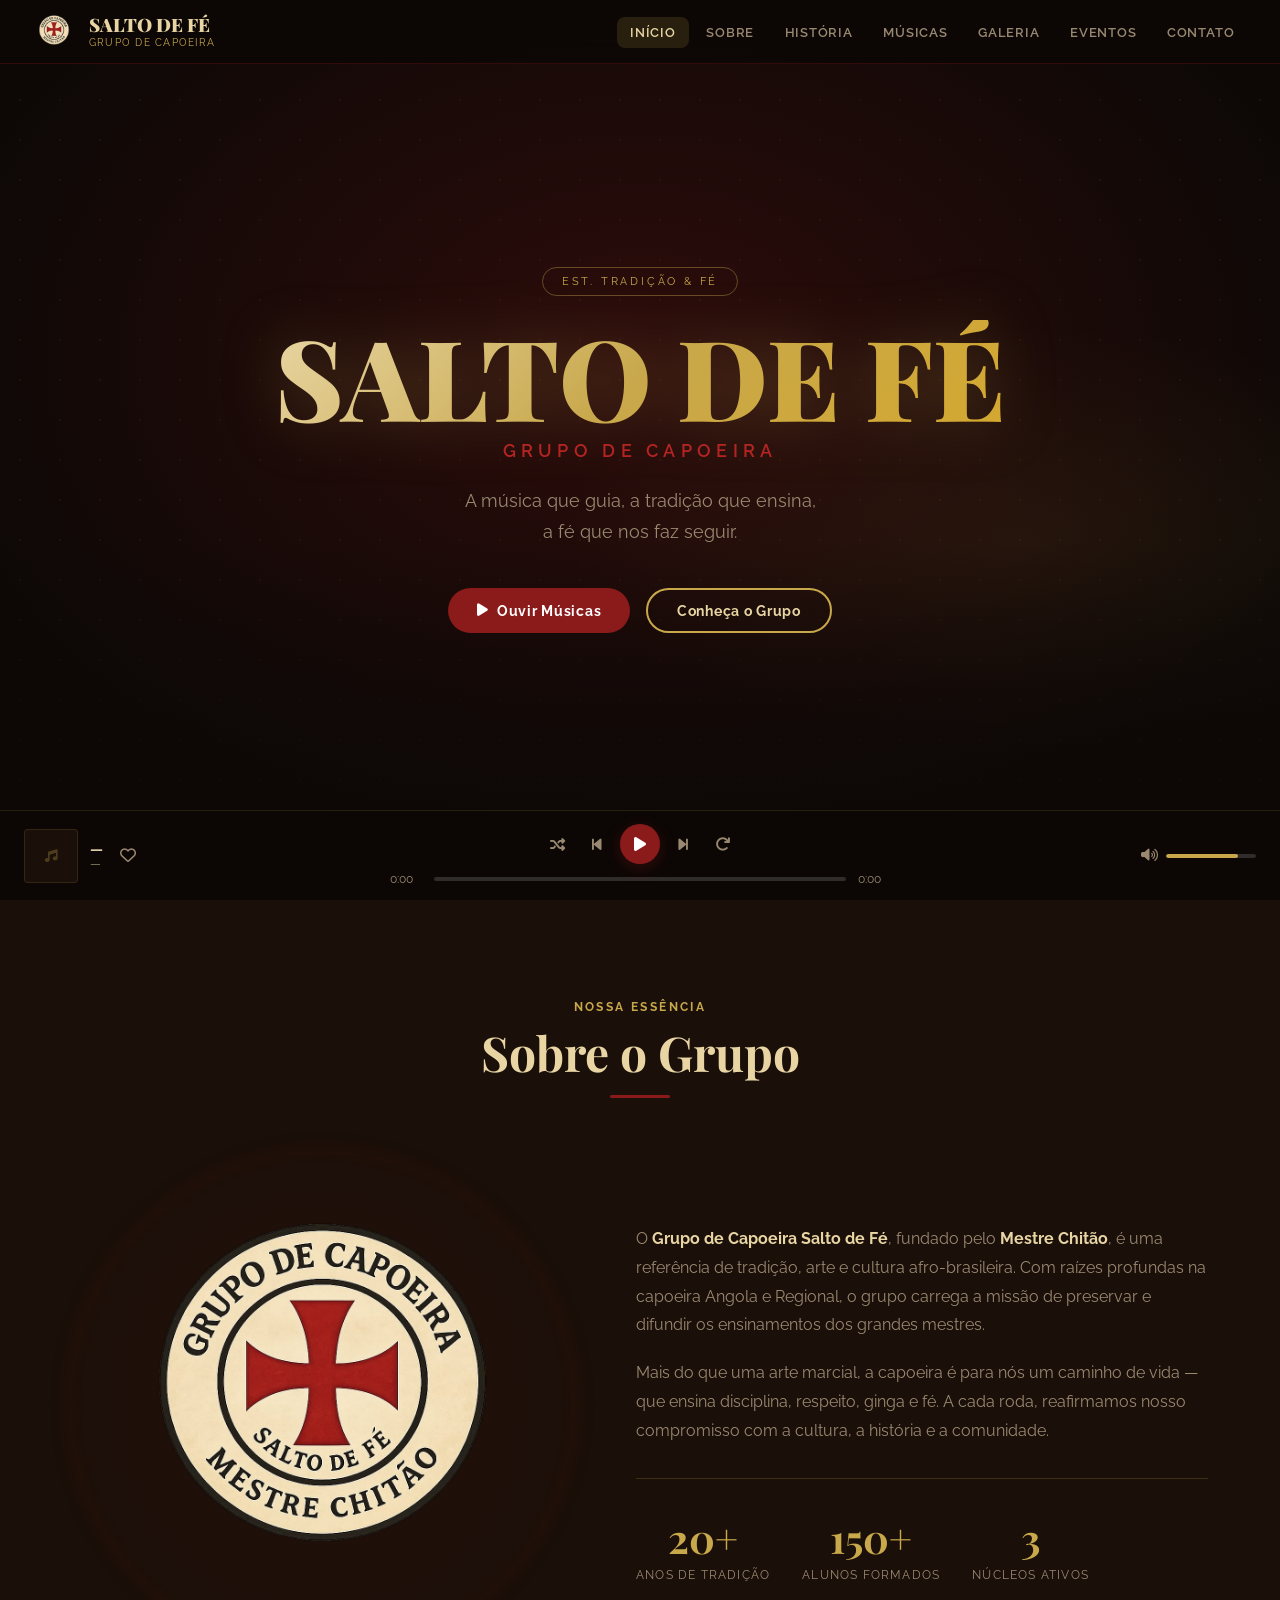
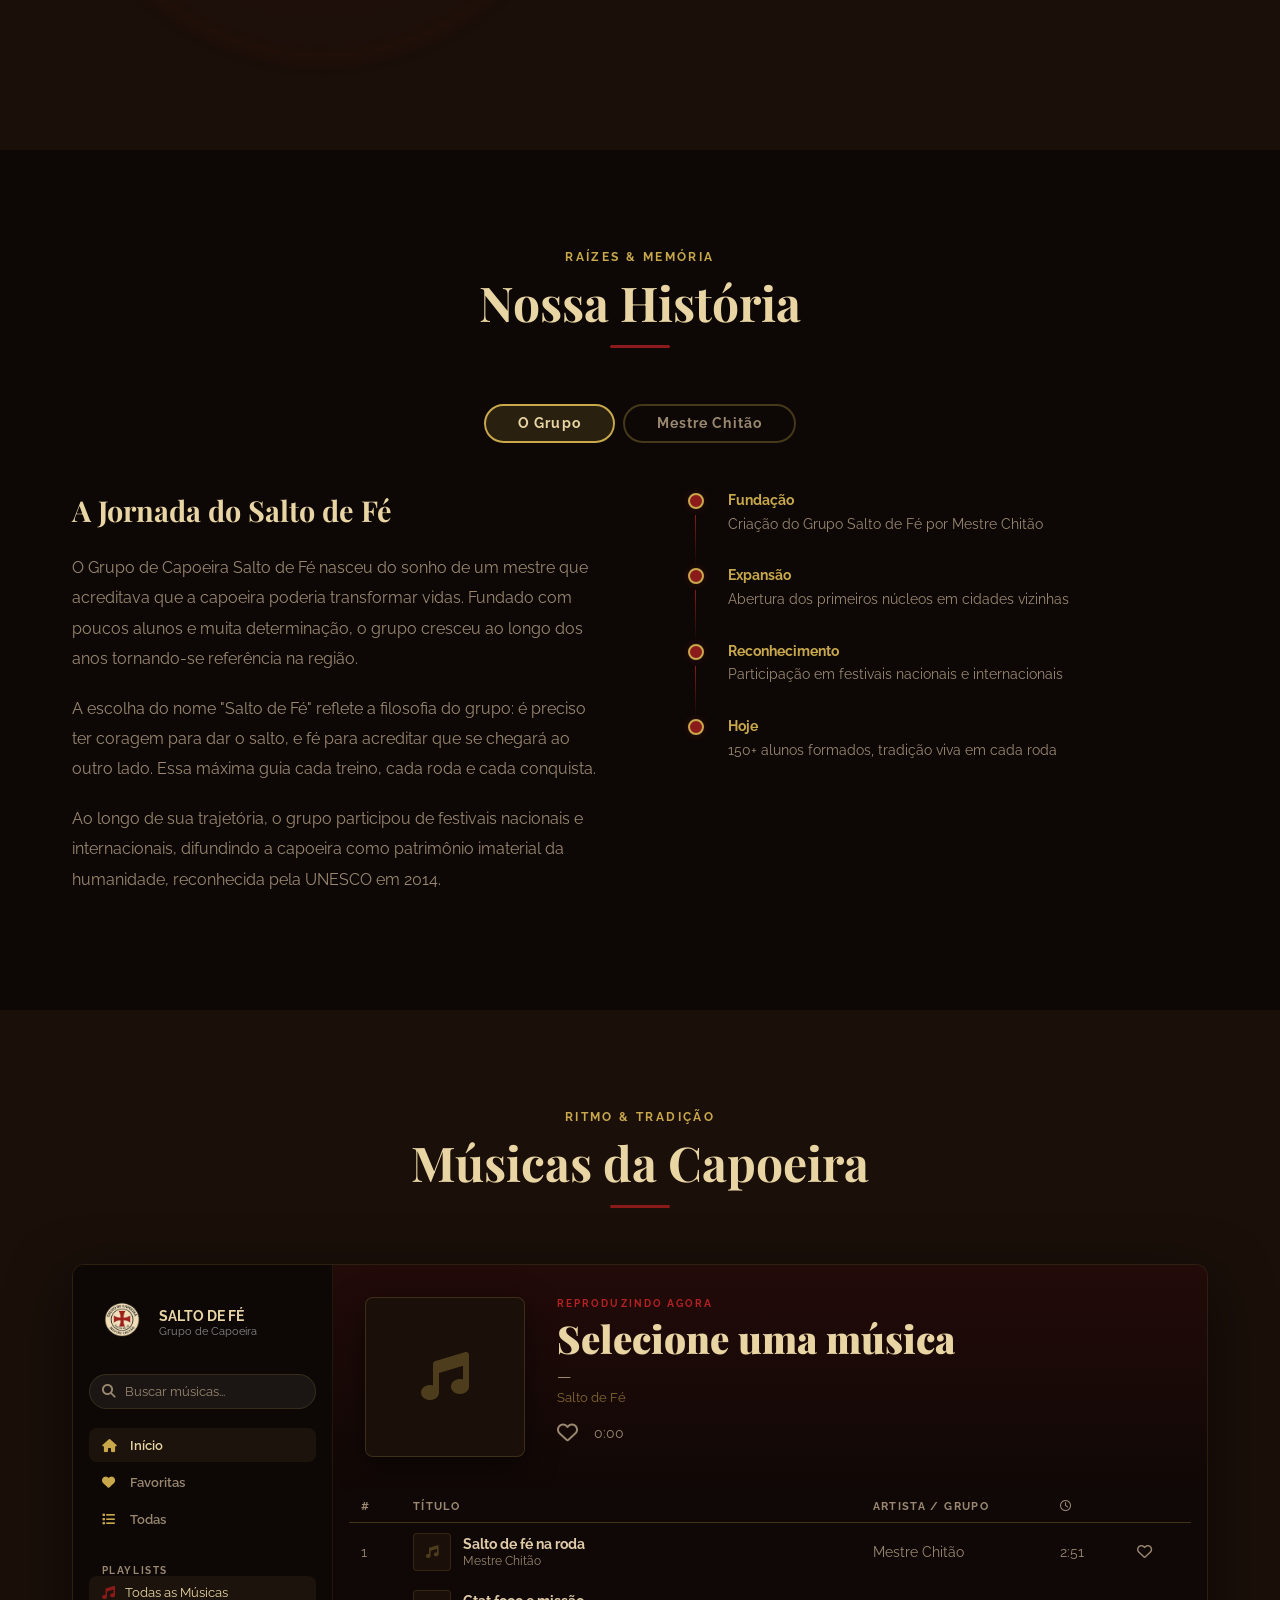
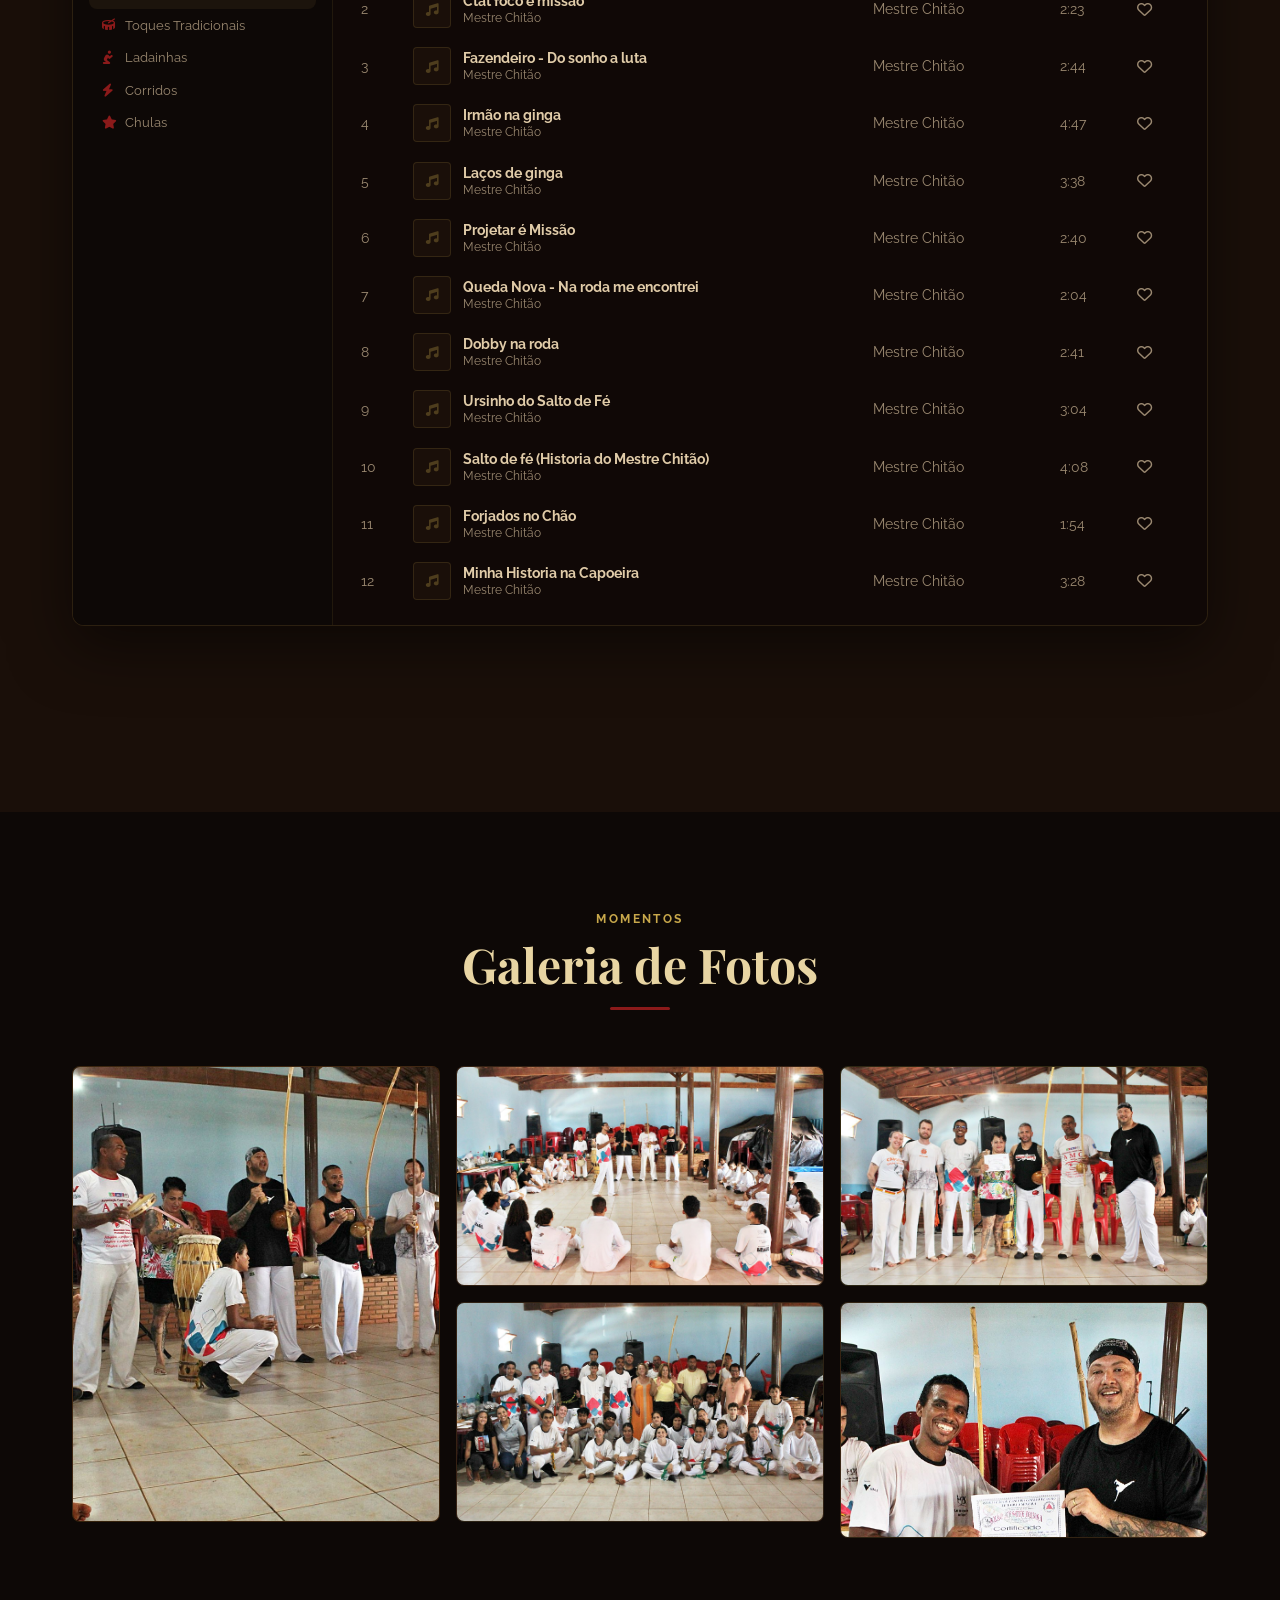
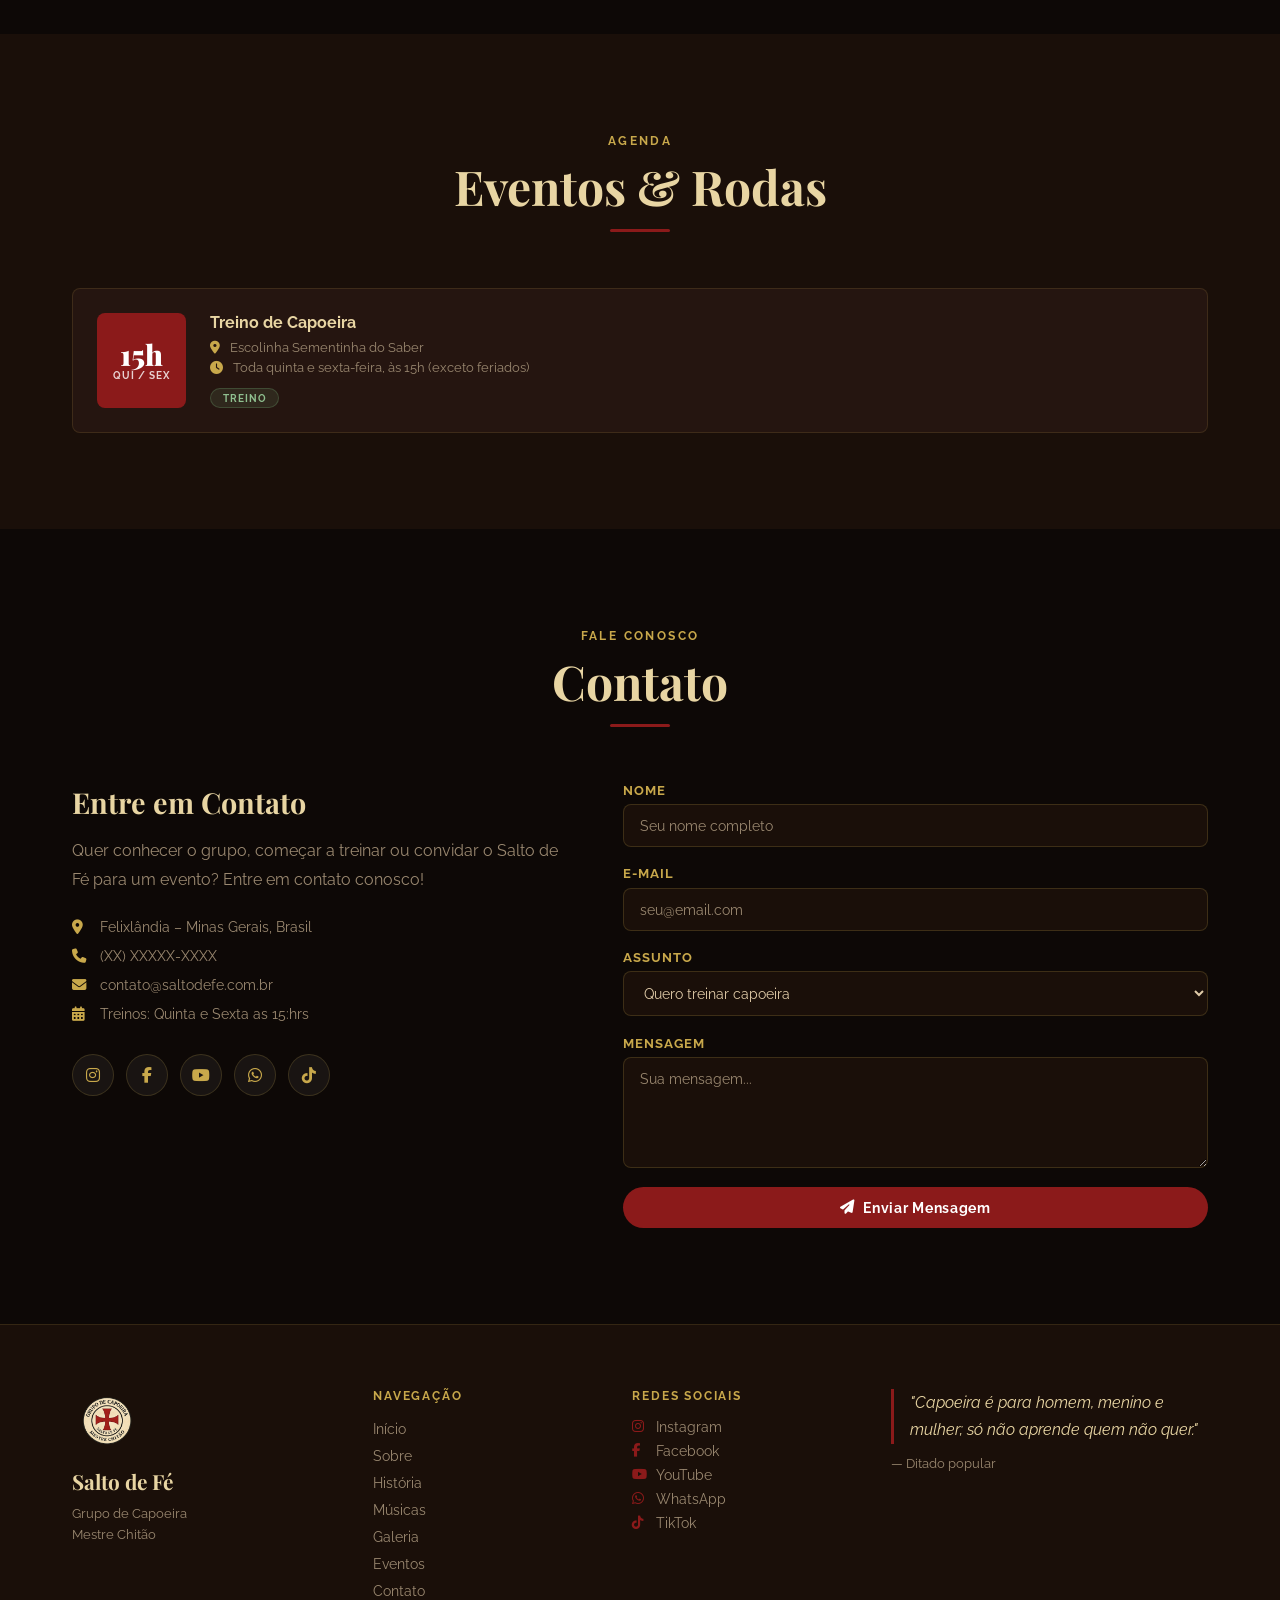
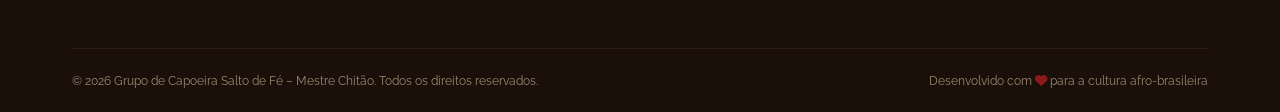
==== commit 5aed91e8: "Update index.html" ====
--- a/index.html
+++ b/index.html
@@ -386,7 +386,7 @@
           <li><i class="fas fa-map-marker-alt"></i> Felixlândia – Minas Gerais, Brasil</li>
           <li><i class="fas fa-phone"></i> (XX) XXXXX-XXXX</li>
           <li><i class="fas fa-envelope"></i> contato@saltodefe.com.br</li>
-          <li><i class="fas fa-calendar-alt"></i> Treinos: Seg, Qua, Sex – 18h</li>
+          <li><i class="fas fa-calendar-alt"></i> Treinos: Quinta e Sexta as 15:hrs</li>
         </ul>
         <div class="social-links">
           <a href="#" class="social-btn" title="Instagram"><i class="fab fa-instagram"></i></a>
